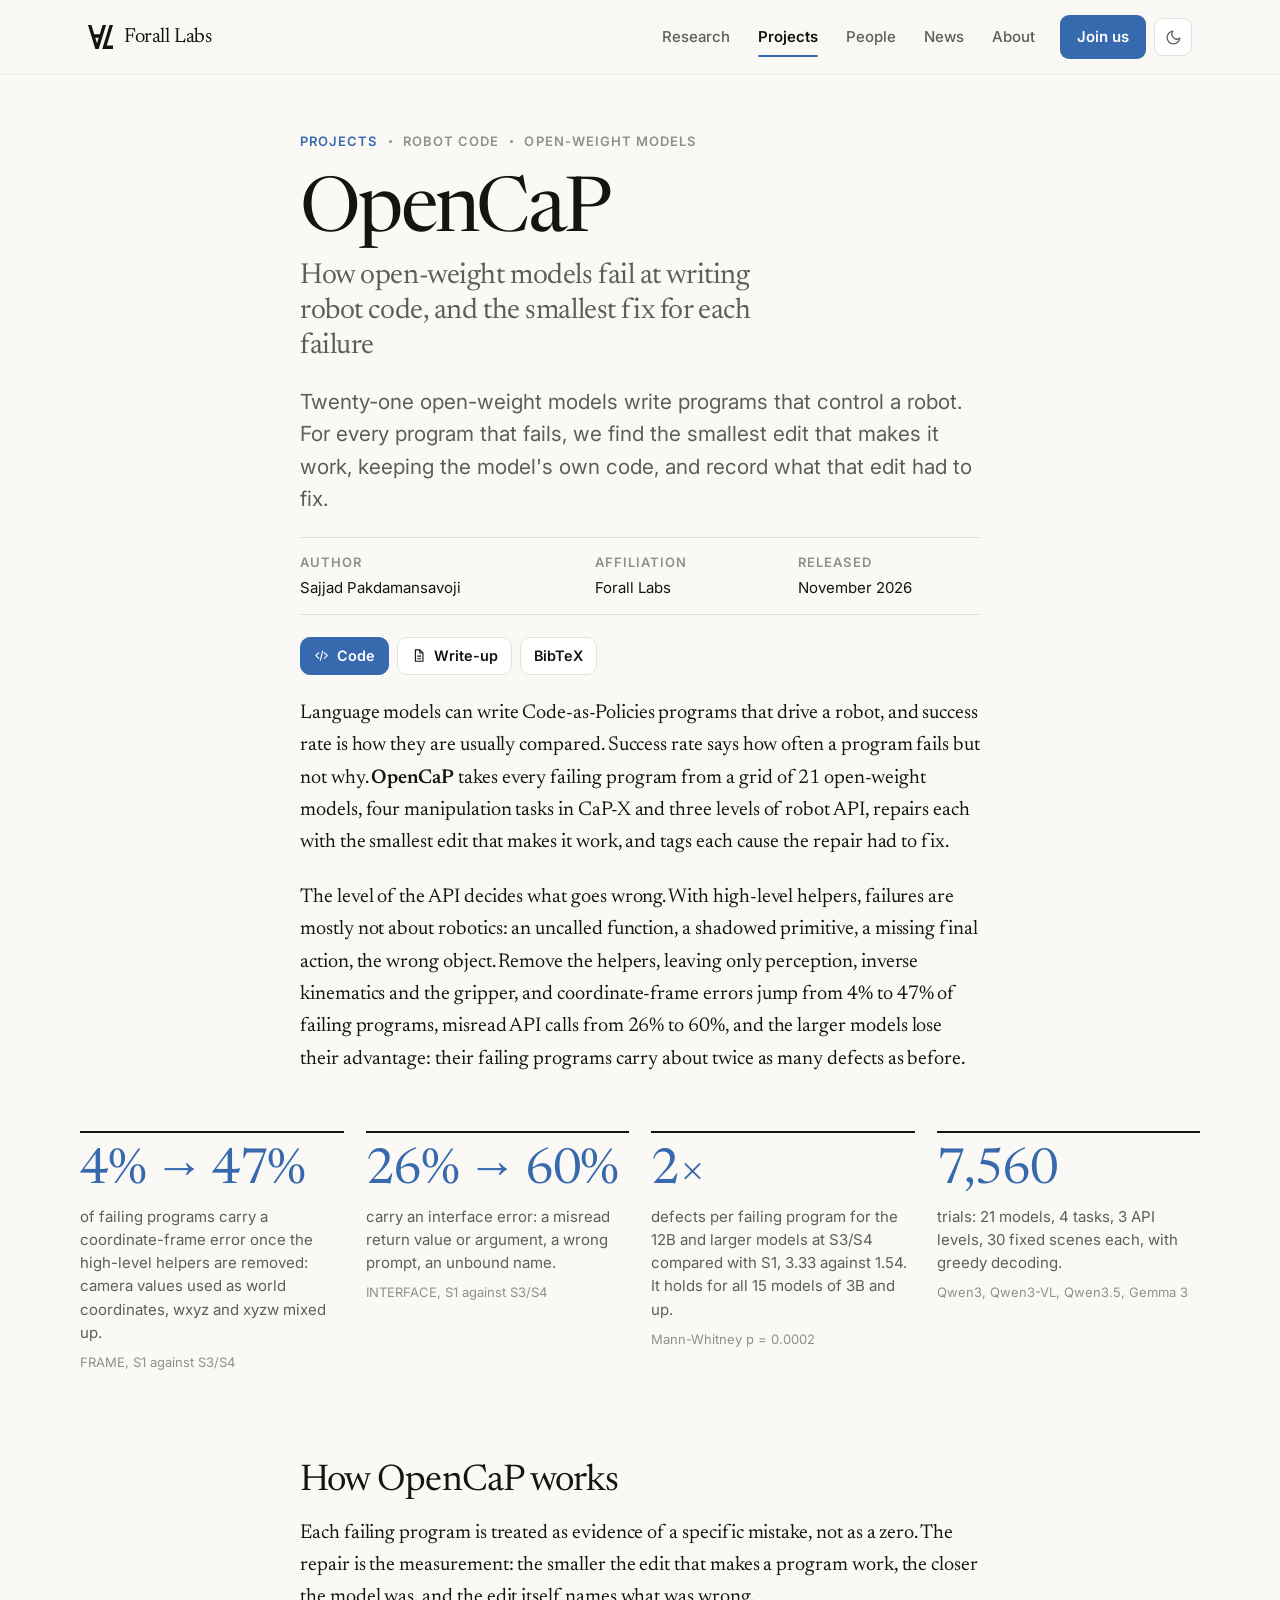
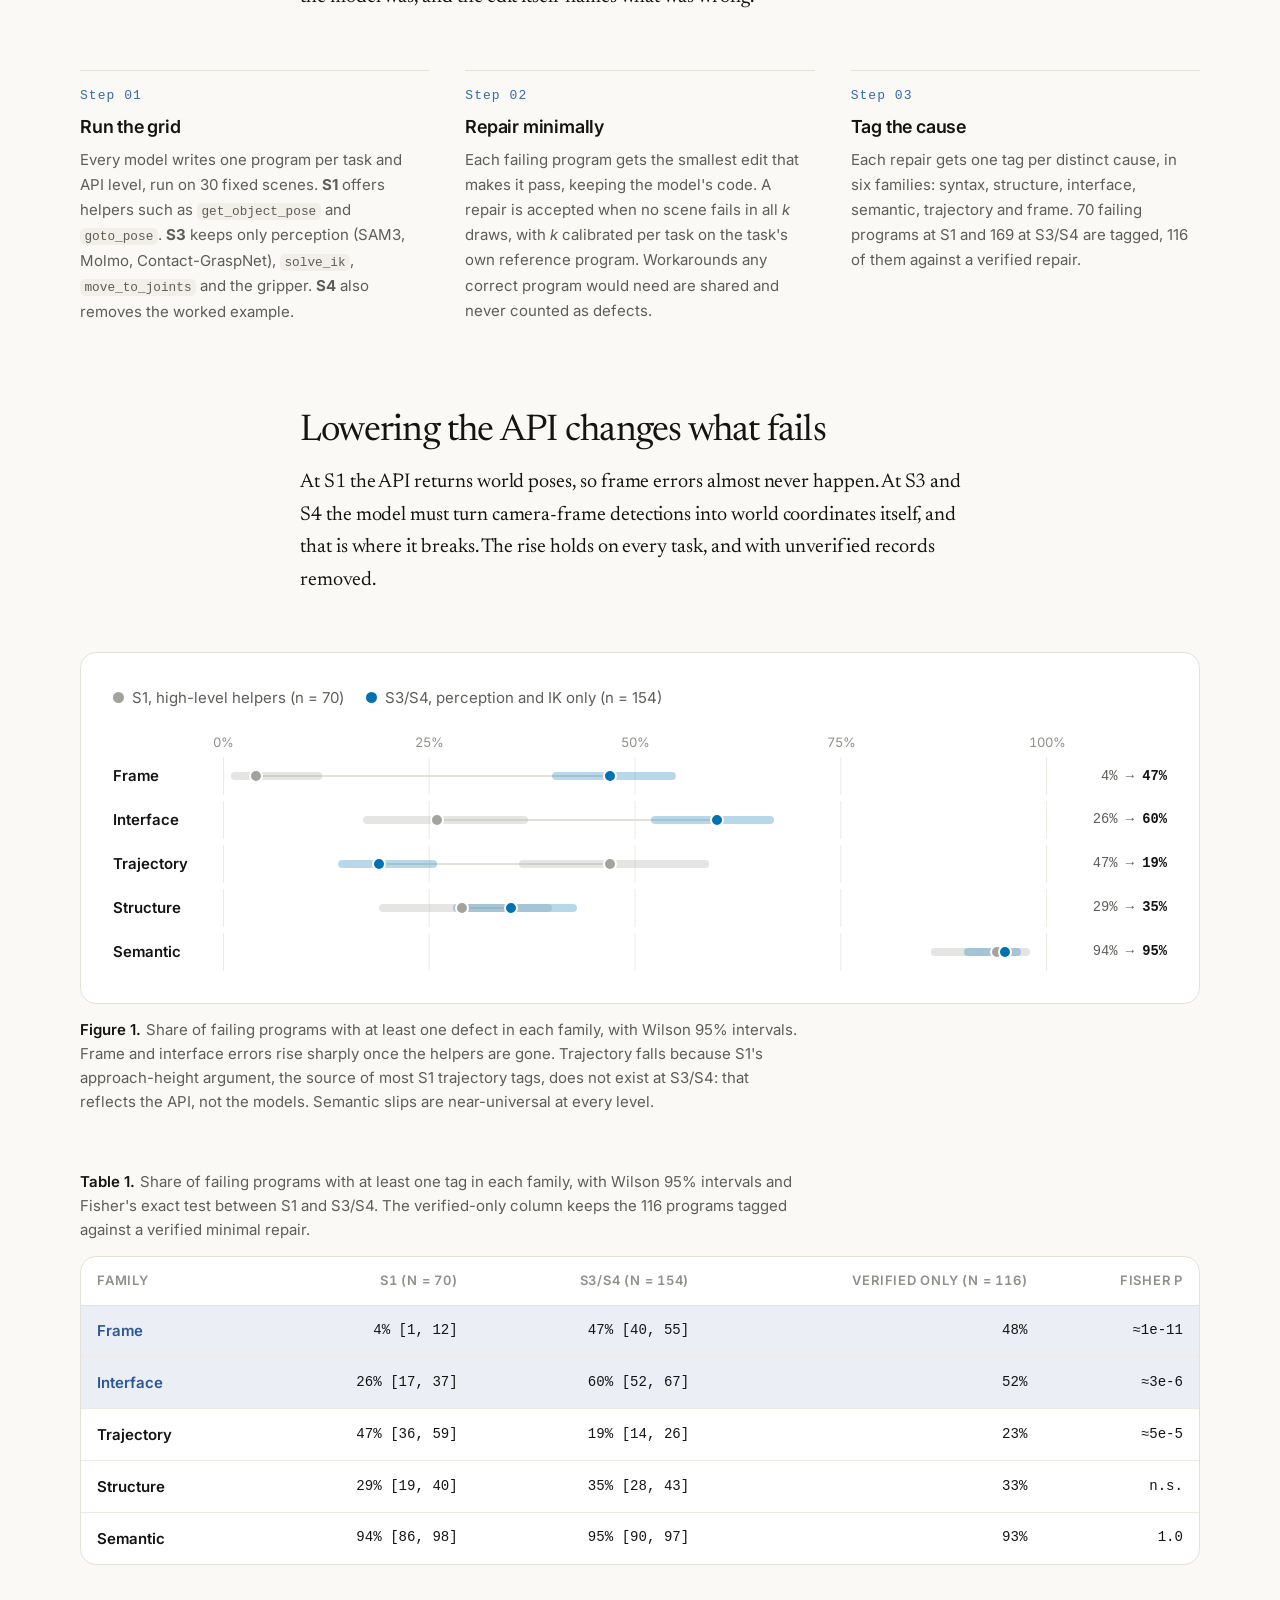
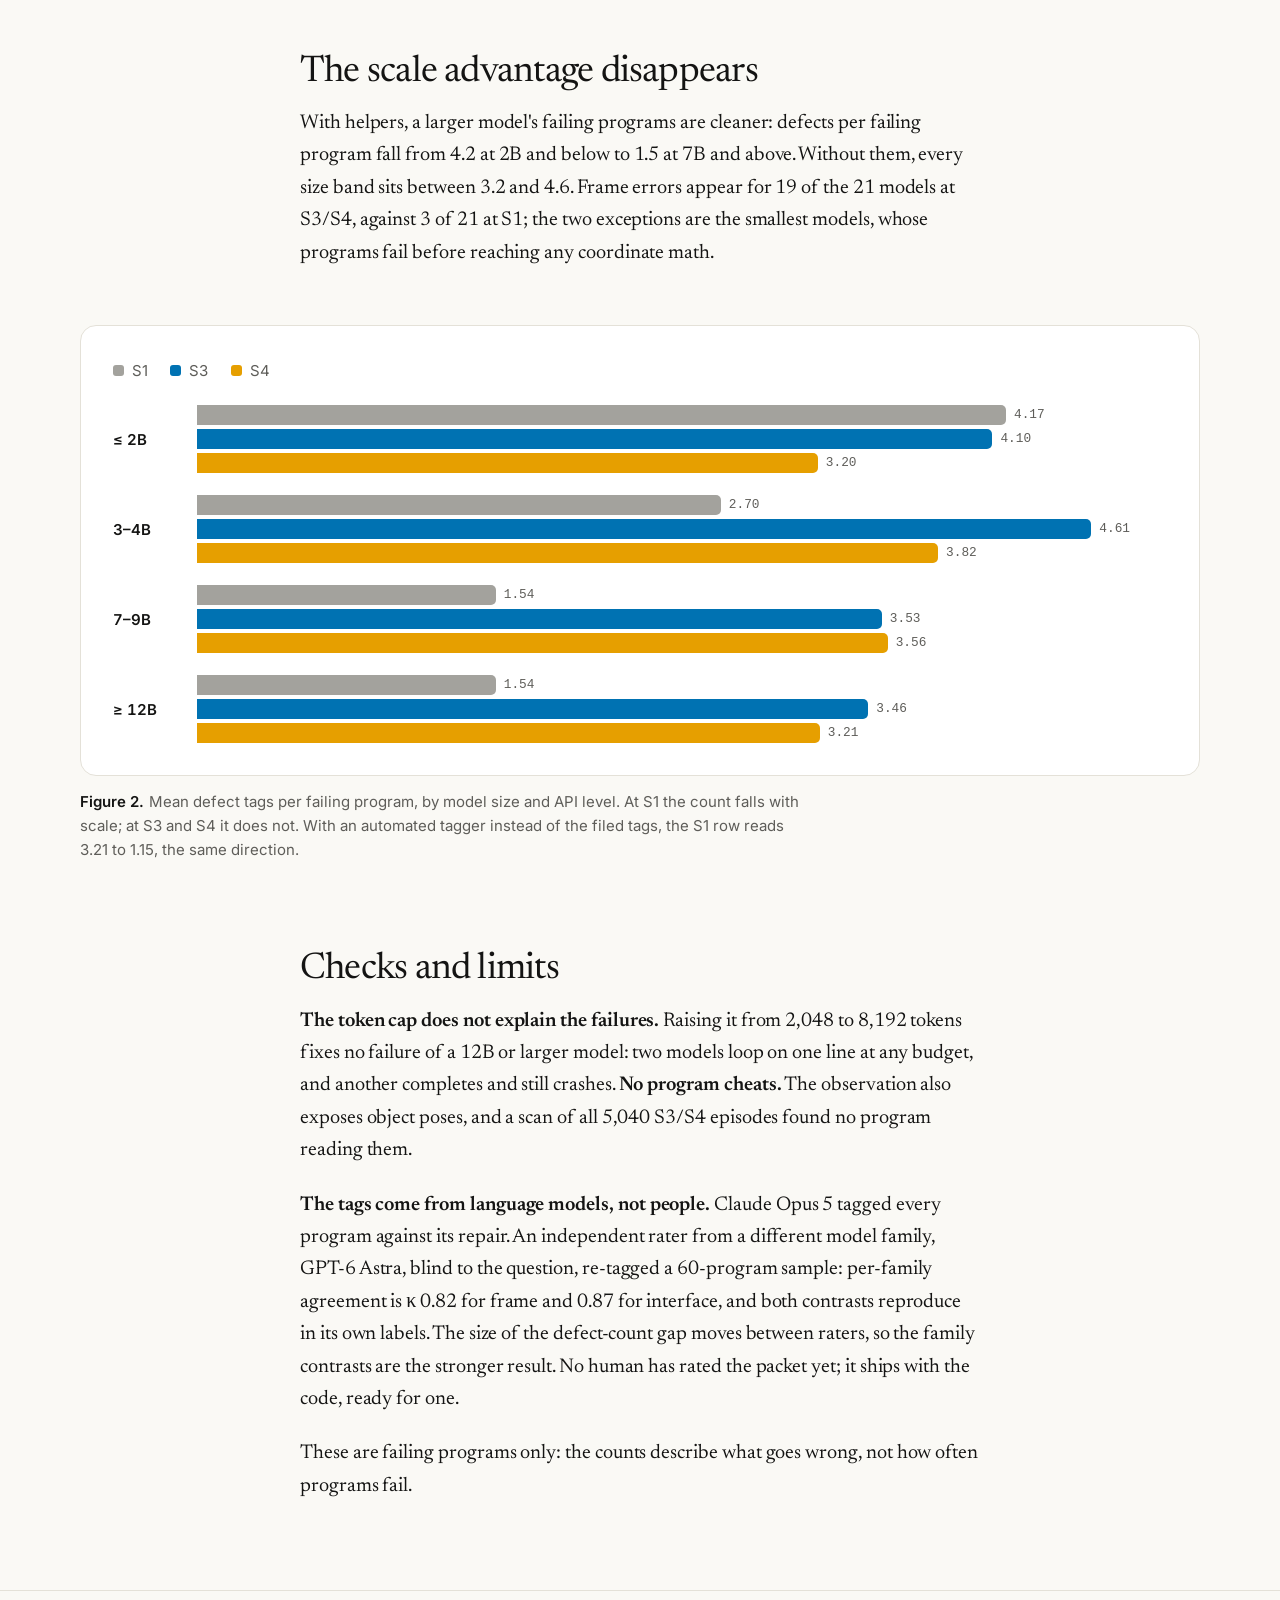
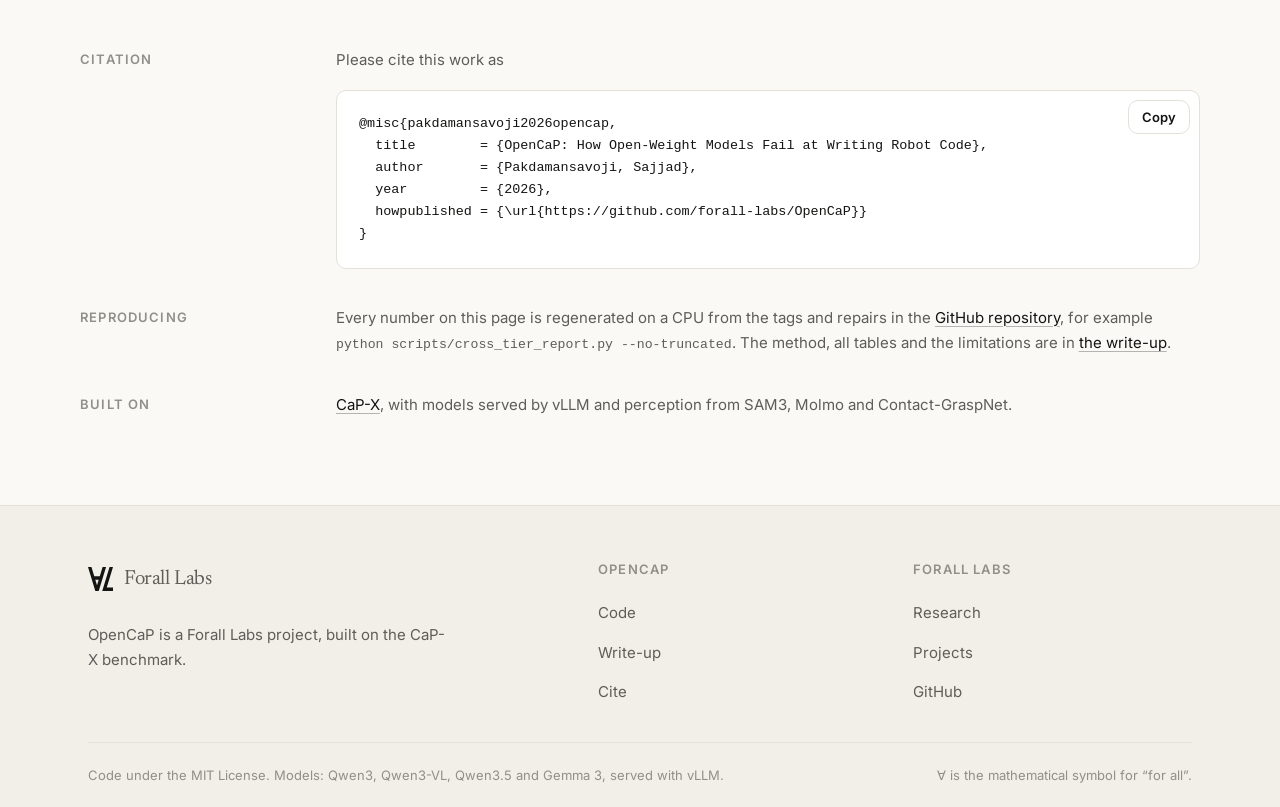
==== website/index.html @ d6a9eedd "Initial public release of OpenCaP The harness, tests, tags, minimal repairs and verdicts of the cros" ====
<!doctype html>
<html lang="en">
<head>
<meta charset="utf-8">
<meta name="viewport" content="width=device-width, initial-scale=1, viewport-fit=cover">
<title>OpenCaP</title>
<script>
  // Same rule and storage key as the Forall Labs site, so a visitor's choice carries over.
  // Light is the default; only an explicit stored choice switches to dark.
  try {
    var stored = localStorage.getItem("theme");
    document.documentElement.setAttribute("data-theme", stored === "dark" ? "dark" : "light");
  } catch (e) {
    document.documentElement.setAttribute("data-theme", "light");
  }
</script>
<meta name="description" content="OpenCaP repairs every failing robot program written by 21 open-weight models with the smallest edit that makes it work, and records what each edit had to fix.">
<meta name="theme-color" content="#faf9f5">
<link rel="icon" href="static/favicon.svg" type="image/svg+xml">
<meta property="og:type" content="article">
<meta property="og:site_name" content="Forall Labs">
<meta property="og:title" content="OpenCaP: How Open-Weight Models Fail at Writing Robot Code">
<meta property="og:description" content="Remove the high-level helpers and coordinate-frame errors jump from 4% to 47% of failing programs, while larger models lose their advantage.">
<meta name="twitter:card" content="summary">
<link rel="preconnect" href="https://fonts.googleapis.com">
<link rel="preconnect" href="https://fonts.gstatic.com" crossorigin>
<link rel="stylesheet" href="https://fonts.googleapis.com/css2?family=Inter:wght@400;500;600;700&family=Newsreader:ital,opsz,wght@0,6..72,400;0,6..72,500;0,6..72,600;1,6..72,400&display=swap">
<style>
/* Forall Labs design system (tokens, type, header and footer follow
   forall-labs.github.io/styles.css), plus the data colors of the page's charts.
   Layout: a research article. Serif reading text in a 680px column, figures and
   interactive pieces break out to 1120px, one plain ground, citation in an appendix. */
:root {
  --bg:          #faf9f5;
  --bg-sunk:     #f1efe7;
  --bg-raised:   #ffffff;
  --text:        #141413;
  --text-soft:   #5e5d59;
  --text-faint:  #918f89;
  --line:        #e4e1d8;
  --line-soft:   #edebe3;
  --accent:      #3769ae;
  --accent-deep: #2b5794;
  --accent-wash: #ebeff5;
  --accent-ink:  #ffffff;
  --plate:       #ffffff;   /* figures are drawn on white, so their plates stay white */

  /* API levels in the charts (Okabe-Ito) */
  --c-s1: #a3a29d;
  --c-s3: #0072b2;
  --c-s4: #e69f00;

  --wrap: 1200px;
  --text-col: 680px;
  --wide-col: 1120px;
  --gutter: clamp(22px, 5vw, 48px);
  --radius: 16px;
  --radius-sm: 10px;

  --t-title: clamp(3rem, 1.8rem + 4.6vw, 4.75rem);
  --t-dek:   clamp(1.35rem, 1.1rem + 1vw, 1.8rem);
  --t-h2:    clamp(1.75rem, 1.4rem + 1.3vw, 2.3rem);
  --t-h3:    clamp(1.3rem, 1.15rem + .6vw, 1.55rem);
  --t-prose: clamp(1.125rem, 1.07rem + .25vw, 1.25rem);
  --t-lead:  clamp(1.14rem, 1.03rem + 0.5vw, 1.3rem);
  --t-body:  1.0625rem;
  --t-small: 0.9375rem;
  --t-micro: 0.8125rem;

  --s-1: 0.5rem;  --s-2: 0.875rem; --s-3: 1.375rem; --s-4: 2.25rem;
  --s-5: 3.5rem;  --s-6: 5.5rem;

  --serif: "Newsreader", ui-serif, Georgia, "Times New Roman", serif;
  --sans:  "Inter", ui-sans-serif, system-ui, -apple-system, "Segoe UI", Roboto, Arial, sans-serif;
  --mono:  ui-monospace, SFMono-Regular, Menlo, Consolas, monospace;
  color-scheme: light;
}
:root[data-theme="dark"] {
  --bg:          #21201d;
  --bg-sunk:     #1a1917;
  --bg-raised:   #2a2926;
  --text:        #f3f1ea;
  --text-soft:   #b4b1a7;
  --text-faint:  #8a8880;
  --line:        #3a3834;
  --line-soft:   #302e2b;
  --accent:      #86a9e0;
  --accent-deep: #a6c0ea;
  --accent-wash: #222832;
  --accent-ink:  #1a1917;
  --plate:       #fbfaf6;
  --c-s1: #8a8880; --c-s3: #56b4e9; --c-s4: #e9b44c;
  color-scheme: dark;
}

/* --- Base --- */
*, *::before, *::after { box-sizing: border-box; }
html { -webkit-text-size-adjust: 100%; scroll-behavior: smooth; }
body {
  margin: 0; background: var(--bg); color: var(--text);
  font-family: var(--sans); font-size: var(--t-body); line-height: 1.68;
  -webkit-font-smoothing: antialiased; text-rendering: optimizeLegibility;
}
h1, h2, h3, h4 { font-family: var(--serif); font-weight: 400; line-height: 1.1; letter-spacing: -0.021em; margin: 0; text-wrap: balance; }
h3 { font-family: var(--sans); font-size: var(--t-h3); font-weight: 600; letter-spacing: -0.012em; line-height: 1.35; }
p { margin: 0 0 1.15em; }
p:last-child { margin-bottom: 0; }
a { color: inherit; text-decoration-thickness: 1px; text-decoration-color: color-mix(in srgb, currentColor 30%, transparent); text-underline-offset: 3px; }
a:hover { text-decoration-color: currentColor; }
img, svg { max-width: 100%; height: auto; display: block; }
:focus-visible { outline: 2px solid var(--accent); outline-offset: 3px; border-radius: 4px; }
::selection { background: var(--accent); color: var(--accent-ink); }
code { font-family: var(--mono); font-size: 0.88em; }
figure { margin: 0; }
.skip { position: absolute; left: -9999px; top: 0; z-index: 100; background: var(--accent); color: var(--accent-ink); padding: 10px 16px; border-radius: 0 0 8px 0; }
.skip:focus { left: 0; }
.wrap { width: 100%; max-width: var(--wrap); margin-inline: auto; padding-inline: var(--gutter); }
.label { font-size: var(--t-micro); font-weight: 600; letter-spacing: .08em; text-transform: uppercase; color: var(--text-faint); }

/* --- Header (as on the Forall Labs site) --- */
.site-header {
  position: sticky; top: env(safe-area-inset-top, 0px); z-index: 50;
  background: color-mix(in srgb, var(--bg) 86%, transparent);
  backdrop-filter: saturate(1.5) blur(14px); -webkit-backdrop-filter: saturate(1.5) blur(14px);
  border-bottom: 1px solid var(--line-soft);
}
.header-row { display: flex; align-items: center; justify-content: space-between; gap: var(--s-3); min-height: 74px; }
.brand { display: inline-flex; align-items: center; gap: 11px; text-decoration: none; }
.brand .mark { width: 25px; height: 24px; flex: none; color: var(--text); }
.brand .brand-name { font-family: var(--serif); font-size: 1.28rem; letter-spacing: -0.02em; }
.header-tools { display: flex; align-items: center; gap: var(--s-1); }
.nav { display: flex; align-items: center; gap: 2px; }
.nav a { position: relative; padding: 8px 13px; border-radius: 8px; font-size: var(--t-small); font-weight: 500; color: var(--text-soft); text-decoration: none; white-space: nowrap; transition: color .15s, background-color .15s; }
.nav a:hover { color: var(--text); background: var(--bg-sunk); }
.nav a[aria-current="page"] { color: var(--text); font-weight: 600; }
.nav a[aria-current="page"]::after { content: ""; position: absolute; left: 13px; right: 13px; bottom: 1px; height: 2px; border-radius: 2px; background: var(--accent); }
.nav .nav-cta { margin-left: 10px; padding: 9px 17px; border-radius: 9px; background: var(--accent); color: var(--accent-ink); font-weight: 600; }
.nav .nav-cta:hover { background: var(--accent-deep); color: var(--accent-ink); }
.nav .nav-cta::after { display: none; }
.theme-toggle { display: grid; place-items: center; width: 38px; height: 38px; padding: 0; border: 1px solid var(--line); border-radius: 9px; background: var(--bg-raised); color: var(--text-soft); cursor: pointer; transition: color .15s, border-color .15s; }
.theme-toggle:hover { color: var(--text); border-color: var(--text-faint); }
.theme-toggle svg { width: 17px; height: 17px; }
.theme-toggle .i-sun { display: none; }
:root[data-theme="dark"] .theme-toggle .i-moon { display: none; }
:root[data-theme="dark"] .theme-toggle .i-sun { display: block; }
.menu { display: none; }
.menu > summary { list-style: none; cursor: pointer; display: grid; place-items: center; width: 38px; height: 38px; border: 1px solid var(--line); border-radius: 9px; background: var(--bg-raised); }
.menu > summary::-webkit-details-marker { display: none; }
.menu > summary span, .menu > summary span::before, .menu > summary span::after { display: block; width: 16px; height: 1.5px; background: var(--text); border-radius: 2px; }
.menu > summary span { position: relative; }
.menu > summary span::before, .menu > summary span::after { content: ""; position: absolute; left: 0; }
.menu > summary span::before { top: -5px; }
.menu > summary span::after { top: 5px; }
.menu[open] > summary span { background: transparent; }
.menu[open] > summary span::before { top: 0; transform: rotate(45deg); }
.menu[open] > summary span::after { top: 0; transform: rotate(-45deg); }
.menu-panel { position: absolute; left: 0; right: 0; top: 100%; background: var(--bg-raised); border-bottom: 1px solid var(--line); padding: var(--s-2) 0 var(--s-3); }
.menu-panel .nav { flex-direction: column; align-items: stretch; gap: 0; }
.menu-panel .nav a { padding: 13px var(--gutter); border-radius: 0; font-size: 1.05rem; }
.menu-panel .nav a[aria-current="page"]::after { left: var(--gutter); right: auto; width: 18px; bottom: 7px; }
.menu-panel .nav .nav-cta { margin: var(--s-2) var(--gutter) 0; border-radius: 9px; text-align: center; justify-content: center; }
@media (max-width: 900px) { .header-tools > .nav { display: none; } .menu { display: block; } }

/* --- Buttons --- */
.btn { display: inline-flex; align-items: center; gap: 8px; padding: 10px 17px; border-radius: 10px; border: 1px solid var(--line); background: var(--bg-raised); color: var(--text); font: inherit; font-size: var(--t-small); font-weight: 600; line-height: 1.4; text-decoration: none; cursor: pointer; transition: background-color .15s, border-color .15s, color .15s; }
.btn:hover { border-color: var(--text-faint); }
.btn.primary { background: var(--accent); border-color: var(--accent); color: var(--accent-ink); }
.btn.primary:hover { background: var(--accent-deep); border-color: var(--accent-deep); }
.btn svg { width: 1.05em; height: 1.05em; flex: none; }
.btn[aria-disabled="true"] { opacity: .45; cursor: not-allowed; pointer-events: none; }
.btn[aria-disabled="true"] em { font-style: normal; font-weight: 500; color: var(--text-soft); }
.btn.small { padding: 7px 13px; font-size: var(--t-micro); }
.actions { display: flex; flex-wrap: wrap; gap: 10px; }

/* --- Article frame: every block sits in the reading column unless marked .wide --- */
.article { padding-inline: var(--gutter); padding-block: var(--s-5) var(--s-6); }
.article > * { max-width: var(--text-col); margin-inline: auto; margin-block: 0; }
.article > .wide { max-width: var(--wide-col); }
.article > * + * { margin-top: var(--s-3); }
.article > .wide, .article > .wide + * { margin-top: var(--s-5); }
.article > h2.sec { margin-top: var(--s-6); }
.article > h3.sub { margin-top: var(--s-5); }
.article > h2 + *, .article > h3 + * { margin-top: var(--s-2); }
.article > h3 + .wide { margin-top: var(--s-3); }

.article > p { font-family: var(--serif); font-size: var(--t-prose); line-height: 1.62; letter-spacing: -0.003em; }
.article > p strong { font-weight: 600; }
h2.sec { font-size: var(--t-h2); scroll-margin-top: 96px; }
h3.sub { font-family: var(--serif); font-weight: 500; font-size: var(--t-h3); letter-spacing: -0.015em; line-height: 1.25; }
[id] { scroll-margin-top: 96px; }

/* --- Article head --- */
.article-head { display: grid; gap: var(--s-3); }
.kicker { display: flex; flex-wrap: wrap; align-items: center; gap: .25rem .7rem; font-size: var(--t-micro); font-weight: 600; letter-spacing: .08em; text-transform: uppercase; color: var(--text-faint); margin: 0; }
.kicker a { color: var(--accent); text-decoration: none; }
.kicker a:hover { text-decoration: underline; }
.kicker .dot { width: 3px; height: 3px; border-radius: 50%; background: currentColor; }
.title-block { display: grid; gap: var(--s-1); }
.title-block h1 { font-size: var(--t-title); letter-spacing: -0.035em; line-height: 1; }
.dek { font-family: var(--serif); font-size: var(--t-dek); line-height: 1.22; letter-spacing: -0.015em; color: var(--text-soft); margin: 0; max-width: 30ch; }
.standfirst { font-size: var(--t-lead); line-height: 1.55; color: var(--text-soft); margin: 0; }
.byline { display: grid; grid-template-columns: minmax(0, 1.5fr) minmax(0, 1fr) minmax(0, 1fr); gap: var(--s-2) var(--s-3); border-block: 1px solid var(--line); padding-block: var(--s-2); margin: 0; }
@media (max-width: 600px) { .byline { grid-template-columns: minmax(0, 1fr) minmax(0, 1fr); } .byline > div:first-child { grid-column: 1 / -1; } }
.byline dt { margin-bottom: .2rem; }
.byline dd { margin: 0; font-size: var(--t-small); line-height: 1.5; }
.byline sup { color: var(--accent); font-weight: 600; margin-left: 1px; }
.byline .soft { color: var(--text-soft); }
.article-head .actions { gap: 8px; }
.article-head .actions .btn { padding: 8px 13px; font-size: .9rem; }

/* --- Figures --- */
.fig > figcaption { font-size: var(--t-small); line-height: 1.6; color: var(--text-soft); margin-top: var(--s-2); max-width: 80ch; }
.fig > figcaption.above { margin: 0 0 var(--s-2); }
.fig > figcaption b { color: var(--text); font-weight: 600; }
.fig-n { color: var(--text); font-weight: 600; margin-right: .3em; }
.plate { margin: 0; background: var(--plate); border: 1px solid var(--line); border-radius: var(--radius); padding: clamp(.75rem, 2vw, 1.5rem); }
.plate img { margin-inline: auto; }

/* --- Key numbers --- */
.findings { display: grid; gap: var(--s-3); grid-template-columns: repeat(4, minmax(0, 1fr)); }
@media (max-width: 1040px) { .findings { grid-template-columns: repeat(2, minmax(0, 1fr)); } }
@media (max-width: 520px) { .findings { grid-template-columns: minmax(0, 1fr); } }
.finding { border-top: 2px solid var(--text); padding-top: var(--s-2); min-width: 0; display: grid; align-content: start; gap: var(--s-1); }
.finding .big { font-family: var(--serif); font-size: clamp(2.4rem, 1.9rem + 1.8vw, 3.1rem); line-height: 1; letter-spacing: -0.03em; color: var(--accent); font-variant-numeric: tabular-nums; }
.finding p { color: var(--text-soft); font-size: var(--t-small); line-height: 1.55; margin: 0; }
.finding .src { font-size: var(--t-micro); color: var(--text-faint); }

/* --- Method steps (the numbered pattern of the Forall Labs site) --- */
.steps { display: grid; gap: var(--s-4); grid-template-columns: repeat(3, minmax(0, 1fr)); padding: 0; list-style: none; }
@media (max-width: 900px) { .steps { grid-template-columns: minmax(0, 1fr); } }
.step { padding-top: var(--s-2); border-top: 1px solid var(--line); min-width: 0; }
.step .num { font-family: var(--mono); font-size: var(--t-micro); font-weight: 500; color: var(--accent); letter-spacing: .08em; display: block; margin-bottom: var(--s-1); }
.step h3 { font-size: 1.12rem; margin-bottom: var(--s-1); }
.step p { color: var(--text-soft); font-size: var(--t-small); }

/* --- Results table --- */
.table-wrap { overflow-x: auto; border: 1px solid var(--line); border-radius: var(--radius); background: var(--bg-raised); }
table { border-collapse: collapse; width: 100%; min-width: 660px; font-size: var(--t-small); }
th, td { padding: .8rem 1rem; text-align: right; white-space: nowrap; font-variant-numeric: tabular-nums; }
th:first-child, td:first-child { text-align: left; }
thead th { font-size: var(--t-micro); font-weight: 600; letter-spacing: .06em; text-transform: uppercase; color: var(--text-faint); border-bottom: 1px solid var(--line); vertical-align: bottom; }
tbody td { border-bottom: 1px solid var(--line-soft); font-family: var(--mono); font-size: .88rem; }
tbody tr:last-child td { border-bottom: 0; }
tbody td:first-child { font-family: var(--sans); font-size: var(--t-small); font-weight: 600; }
tr.ours td { background: var(--accent-wash); }
tr.ours td:first-child { color: var(--accent-deep); }
tr.ref td:first-child { font-style: italic; font-weight: 500; }
.swatch { display: inline-block; width: .7em; height: .7em; border-radius: 50%; margin-right: .55em; vertical-align: .02em; }

/* --- Gallery --- */
.thumbs { display: grid; grid-template-columns: repeat(8, minmax(0, 1fr)); gap: 8px; }
@media (max-width: 760px) { .thumbs { grid-template-columns: repeat(4, minmax(0, 1fr)); } }
.thumb { appearance: none; padding: 0; border: 2px solid transparent; border-radius: var(--radius-sm); overflow: hidden; cursor: pointer; background: var(--plate); aspect-ratio: 1; transition: border-color .15s; }
.thumb img { width: 100%; height: 100%; object-fit: cover; }
.thumb[aria-pressed="true"], .thumb:hover { border-color: var(--accent); }
.compare { display: grid; grid-template-columns: repeat(5, minmax(0, 1fr)); gap: 10px; margin-top: var(--s-3); }
@media (max-width: 900px) { .compare { grid-template-columns: repeat(2, minmax(0, 1fr)); } .compare .cell:first-child { grid-column: 1 / -1; } }
.cell { margin: 0; min-width: 0; }
.cell .img { border-radius: var(--radius-sm); overflow: hidden; background: var(--plate); aspect-ratio: 4 / 3; border: 2px solid transparent; }
.cell .img img { width: 100%; height: 100%; object-fit: cover; }
.cell.ours .img { border-color: var(--accent); }
.cell figcaption { margin-top: .5rem; display: flex; justify-content: space-between; gap: .5rem; font-size: var(--t-micro); color: var(--text-soft); }
.cell figcaption b { font-family: var(--mono); font-weight: 500; color: var(--text); }
.cell.ours figcaption b, .cell.ours figcaption span { color: var(--accent-deep); font-weight: 600; }

/* --- Appendix: citation and resources, set smaller as at the end of a paper --- */
.appendix { border-top: 1px solid var(--line); padding: var(--s-5) var(--gutter) var(--s-6); }
.appendix-inner { max-width: var(--wide-col); margin-inline: auto; display: grid; gap: var(--s-4); }
.app-row { display: grid; grid-template-columns: minmax(0, 220px) minmax(0, 1fr); gap: var(--s-1) var(--s-4); }
@media (max-width: 760px) { .app-row { grid-template-columns: minmax(0, 1fr); } }
.app-row h2 { font-family: var(--sans); font-size: var(--t-micro); font-weight: 600; letter-spacing: .09em; text-transform: uppercase; color: var(--text-faint); line-height: 1.6; padding-top: .15rem; }
.app-row > div { min-width: 0; font-size: var(--t-small); color: var(--text-soft); }
.app-row a { color: var(--text); }
.bib { position: relative; margin-top: var(--s-2); }
.bib pre { margin: 0; overflow-x: auto; padding: var(--s-3); border-radius: var(--radius-sm); background: var(--bg-raised); border: 1px solid var(--line); font: .84rem/1.65 var(--mono); color: var(--text); }
.bib .btn { position: absolute; top: .65rem; right: .65rem; }

/* --- Footer (as on the Forall Labs site) --- */
.site-footer { background: var(--bg-sunk); border-top: 1px solid var(--line); }
.footer-grid { display: grid; gap: var(--s-4); grid-template-columns: minmax(0, 1.7fr) repeat(2, minmax(0, 1fr)); padding-block: var(--s-5) var(--s-4); }
@media (max-width: 860px) { .footer-grid { grid-template-columns: 1fr 1fr; } }
@media (max-width: 520px) { .footer-grid { grid-template-columns: 1fr; } }
.footer-grid h4 { font-family: var(--sans); font-size: var(--t-micro); font-weight: 600; letter-spacing: .09em; text-transform: uppercase; color: var(--text-faint); margin-bottom: var(--s-3); }
.footer-grid ul { list-style: none; margin: 0; padding: 0; display: grid; gap: 11px; }
.footer-grid a { font-size: var(--t-small); color: var(--text-soft); text-decoration: none; }
.footer-grid a:hover { color: var(--accent); }
.footer-about p { font-size: var(--t-small); color: var(--text-soft); max-width: 40ch; margin-top: var(--s-3); }
.footer-bottom { border-top: 1px solid var(--line); padding-block: var(--s-3); display: flex; flex-wrap: wrap; gap: var(--s-2) var(--s-3); justify-content: space-between; font-size: var(--t-micro); color: var(--text-faint); }
.footer-bottom p { margin: 0; }

@media (prefers-reduced-motion: reduce) { html { scroll-behavior: auto; } *, *::before, *::after { transition-duration: .01ms !important; } }

/* --- Charts (drawn in HTML so they follow the theme) --- */
.chart-card { background: var(--bg-raised); border: 1px solid var(--line); border-radius: var(--radius); padding: clamp(1rem, 2.5vw, 2rem); }
.chart-legend { display: flex; flex-wrap: wrap; gap: .4rem 1.4rem; font-size: var(--t-small); color: var(--text-soft); margin-bottom: var(--s-3); }
.chart-legend span { display: inline-flex; align-items: center; gap: .5rem; }
.chart-legend .dot { width: 11px; height: 11px; border-radius: 50%; display: inline-block; }
.chart-legend .sq { width: 11px; height: 11px; border-radius: 3px; display: inline-block; }
.s1 { --c: var(--c-s1); } .s34, .s3 { --c: var(--c-s3); } .s4 { --c: var(--c-s4); }
.chart-legend i { background: var(--c); }
.dumbbell { display: grid; gap: .35rem; }
.db-axis { position: relative; height: 1.2rem; margin-left: 110px; margin-right: 120px; font-size: var(--t-micro); color: var(--text-faint); font-variant-numeric: tabular-nums; }
.db-axis span { position: absolute; transform: translateX(-50%); }
.db-row { display: grid; grid-template-columns: 110px minmax(0, 1fr) 120px; align-items: center; min-height: 2.4rem; }
.db-name { font-weight: 600; font-size: var(--t-small); }
.db-val { text-align: right; font-family: var(--mono); font-size: .86rem; color: var(--text-soft); font-variant-numeric: tabular-nums; }
.db-val b { color: var(--text); font-weight: 600; }
.db-track { position: relative; height: 2.4rem; background: linear-gradient(to right, var(--line-soft) 1px, transparent 1px) 0 0 / 25% 100%; border-right: 1px solid var(--line-soft); }
.db-track i { position: absolute; top: 50%; display: block; }
.db-link { height: 2px; background: var(--line); transform: translateY(-50%); }
.db-ci { height: 8px; border-radius: 4px; background: color-mix(in srgb, var(--c) 28%, transparent); transform: translateY(-50%); }
.db-pt { width: 14px; height: 14px; border-radius: 50%; background: var(--c); border: 2px solid var(--bg-raised); transform: translate(-50%, -50%); }
@media (max-width: 600px) {
  .db-row { grid-template-columns: 78px minmax(0, 1fr) 92px; } .db-axis { margin-left: 78px; margin-right: 92px; }
  .db-name { font-size: var(--t-micro); } .db-val { font-size: .74rem; }
}
.bands { display: grid; gap: var(--s-3); }
.band { display: grid; grid-template-columns: 70px minmax(0, 1fr); gap: var(--s-2); align-items: center; }
.band-name { font-weight: 600; font-size: var(--t-small); font-variant-numeric: tabular-nums; }
.bars { display: grid; gap: 4px; }
.bar { height: 20px; width: calc(var(--v) / 5 * 100%); background: var(--c); border-radius: 0 5px 5px 0; position: relative; }
.bar b { position: absolute; left: calc(100% + .5rem); top: 50%; transform: translateY(-50%); font: 500 .8rem/1 var(--mono); color: var(--text-soft); font-variant-numeric: tabular-nums; white-space: nowrap; }
.step code, .article > p code { font-size: .85em; background: var(--bg-sunk); padding: .08em .35em; border-radius: 5px; }
</style>
</head>
<body>
<!-- The ∀L mark of Forall Labs (from forall-labs.github.io/site/base.html). -->
<svg width="0" height="0" style="position:absolute" aria-hidden="true"><symbol id="fl-mark" viewBox="2.77 14 75.46 72"><clipPath id="fl-mark-clip"><rect x="0" y="14" width="100" height="72"/></clipPath><g clip-path="url(#fl-mark-clip)" fill="none" stroke="currentColor" stroke-width="10" stroke-miterlimit="10" stroke-linejoin="miter"><path d="M7.39 12L30 86L52.61 12M18.08 47L41.92 47"/><path d="M73.61 12L52.53 81L78.23 81"/></g></symbol></svg>
<a class="skip" href="#main">Skip to content</a>

<header class="site-header">
  <div class="wrap header-row">
    <a class="brand" href="https://forall-labs.github.io/" aria-label="Forall Labs home">
      <svg class="mark" aria-hidden="true"><use href="#fl-mark"/></svg>
      <span class="brand-name">Forall Labs</span>
    </a>
    <div class="header-tools">
      <nav class="nav" aria-label="Main">
        <a href="https://forall-labs.github.io/research/">Research</a>
        <a href="https://forall-labs.github.io/projects/" aria-current="page">Projects</a>
        <a href="https://forall-labs.github.io/people/">People</a>
        <a href="https://forall-labs.github.io/news/">News</a>
        <a href="https://forall-labs.github.io/about/">About</a>
        <a class="nav-cta" href="https://forall-labs.github.io/join/">Join us</a>
      </nav>
      <button class="theme-toggle" type="button" id="theme-toggle" aria-label="Switch to dark theme">
        <svg class="i-moon" viewBox="0 0 24 24" fill="none" stroke="currentColor" stroke-width="1.8" stroke-linecap="round" stroke-linejoin="round" aria-hidden="true"><path d="M21 12.79A9 9 0 1 1 11.21 3 7 7 0 0 0 21 12.79z"/></svg>
        <svg class="i-sun" viewBox="0 0 24 24" fill="none" stroke="currentColor" stroke-width="1.8" stroke-linecap="round" stroke-linejoin="round" aria-hidden="true"><circle cx="12" cy="12" r="4.5"/><path d="M12 1.8v2.4M12 19.8v2.4M4.0 4.0l1.7 1.7M18.3 18.3l1.7 1.7M1.8 12h2.4M19.8 12h2.4M4.0 20.0l1.7-1.7M18.3 5.7l1.7-1.7"/></svg>
      </button>
      <details class="menu">
        <summary aria-label="Menu"><span></span></summary>
        <div class="menu-panel">
          <nav class="nav" aria-label="Main, mobile">
            <a href="https://forall-labs.github.io/research/">Research</a>
            <a href="https://forall-labs.github.io/projects/" aria-current="page">Projects</a>
            <a href="https://forall-labs.github.io/people/">People</a>
            <a href="https://forall-labs.github.io/news/">News</a>
            <a href="https://forall-labs.github.io/about/">About</a>
            <a class="nav-cta" href="https://forall-labs.github.io/join/">Join us</a>
          </nav>
        </div>
      </details>
    </div>
  </div>
</header>


<main id="main">
<article class="article">
  <header class="article-head">
    <p class="kicker"><a href="https://forall-labs.github.io/projects/">Projects</a><span class="dot" aria-hidden="true"></span><span>Robot code</span><span class="dot" aria-hidden="true"></span><span>Open-weight models</span></p>
    <div class="title-block">
      <h1>OpenCaP</h1>
      <p class="dek">How open-weight models fail at writing robot code, and the smallest fix for each failure</p>
    </div>
    <p class="standfirst">Twenty-one open-weight models write programs that control a robot. For every program that fails, we find the smallest edit that makes it work, keeping the model's own code, and record what that edit had to fix.</p>
    <dl class="byline">
      <div><dt class="label">Author</dt><dd>Sajjad Pakdamansavoji</dd></div>
      <div><dt class="label">Affiliation</dt><dd>Forall Labs</dd></div>
      <div><dt class="label">Released</dt><dd>November 2026</dd></div>
    </dl>
    <div class="actions">
      <a class="btn primary" href="https://github.com/forall-labs/OpenCaP">
        <svg viewBox="0 0 24 24" fill="none" stroke="currentColor" stroke-width="1.8" aria-hidden="true"><path d="m8 7-5 5 5 5M16 7l5 5-5 5M14 4l-4 16"/></svg>
        Code</a>
      <a class="btn" href="https://github.com/forall-labs/OpenCaP/blob/main/docs/WRITEUP.md">
        <svg viewBox="0 0 24 24" fill="none" stroke="currentColor" stroke-width="1.8" aria-hidden="true"><path d="M7 3h7l5 5v13H7z"/><path d="M14 3v5h5M10 13h6M10 17h6"/></svg>
        Write-up</a>
      <a class="btn" href="#citation">BibTeX</a>
    </div>
  </header>

  <p id="abstract">Language models can write Code-as-Policies programs that drive a robot, and success rate is how they are usually compared. Success rate says how often a program fails but not why. <strong>OpenCaP</strong> takes every failing program from a grid of 21 open-weight models, four manipulation tasks in CaP-X and three levels of robot API, repairs each with the smallest edit that makes it work, and tags each cause the repair had to fix.</p>
  <p>The level of the API decides what goes wrong. With high-level helpers, failures are mostly not about robotics: an uncalled function, a shadowed primitive, a missing final action, the wrong object. Remove the helpers, leaving only perception, inverse kinematics and the gripper, and coordinate-frame errors jump from 4% to 47% of failing programs, misread API calls from 26% to 60%, and the larger models lose their advantage: their failing programs carry about twice as many defects as before.</p>

  <div class="wide findings" role="list" aria-label="Key numbers">
    <div class="finding" role="listitem"><span class="big">4% → 47%</span><p>of failing programs carry a coordinate-frame error once the high-level helpers are removed: camera values used as world coordinates, wxyz and xyzw mixed up.</p><span class="src">FRAME, S1 against S3/S4</span></div>
    <div class="finding" role="listitem"><span class="big">26% → 60%</span><p>carry an interface error: a misread return value or argument, a wrong prompt, an unbound name.</p><span class="src">INTERFACE, S1 against S3/S4</span></div>
    <div class="finding" role="listitem"><span class="big">2×</span><p>defects per failing program for the 12B and larger models at S3/S4 compared with S1, 3.33 against 1.54. It holds for all 15 models of 3B and up.</p><span class="src">Mann-Whitney p = 0.0002</span></div>
    <div class="finding" role="listitem"><span class="big">7,560</span><p>trials: 21 models, 4 tasks, 3 API levels, 30 fixed scenes each, with greedy decoding.</p><span class="src">Qwen3, Qwen3-VL, Qwen3.5, Gemma 3</span></div>
  </div>

  <h2 class="sec" id="method">How OpenCaP works</h2>
  <p>Each failing program is treated as evidence of a specific mistake, not as a zero. The repair is the measurement: the smaller the edit that makes a program work, the closer the model was, and the edit itself names what was wrong.</p>

  <ol class="wide steps">
    <li class="step"><span class="num">Step 01</span><h3>Run the grid</h3><p>Every model writes one program per task and API level, run on 30 fixed scenes. <b>S1</b> offers helpers such as <code>get_object_pose</code> and <code>goto_pose</code>. <b>S3</b> keeps only perception (SAM3, Molmo, Contact-GraspNet), <code>solve_ik</code>, <code>move_to_joints</code> and the gripper. <b>S4</b> also removes the worked example.</p></li>
    <li class="step"><span class="num">Step 02</span><h3>Repair minimally</h3><p>Each failing program gets the smallest edit that makes it pass, keeping the model's code. A repair is accepted when no scene fails in all <i>k</i> draws, with <i>k</i> calibrated per task on the task's own reference program. Workarounds any correct program would need are shared and never counted as defects.</p></li>
    <li class="step"><span class="num">Step 03</span><h3>Tag the cause</h3><p>Each repair gets one tag per distinct cause, in six families: syntax, structure, interface, semantic, trajectory and frame. 70 failing programs at S1 and 169 at S3/S4 are tagged, 116 of them against a verified repair.</p></li>
  </ol>

  <h2 class="sec" id="results">Lowering the API changes what fails</h2>
  <p>At S1 the API returns world poses, so frame errors almost never happen. At S3 and S4 the model must turn camera-frame detections into world coordinates itself, and that is where it breaks. The rise holds on every task, and with unverified records removed.</p>

  <figure class="wide fig" aria-labelledby="fam-cap">
    <div class="chart-card">
      <div class="chart-legend" aria-hidden="true"><span><i class="dot s1"></i>S1, high-level helpers (n = 70)</span><span><i class="dot s34"></i>S3/S4, perception and IK only (n = 154)</span></div>
      <div class="dumbbell" role="img" aria-label="Share of failing programs with at least one defect in each family. FRAME rises from 4% to 47%, INTERFACE from 26% to 60%, TRAJECTORY falls from 47% to 19%, STRUCTURE goes from 29% to 35%, SEMANTIC stays at 94 to 95%.">
        <div class="db-axis" aria-hidden="true"><span style="left:0%">0%</span><span style="left:25%">25%</span><span style="left:50%">50%</span><span style="left:75%">75%</span><span style="left:100%">100%</span></div>
        <div class="db-row"><span class="db-name">Frame</span><div class="db-track"><i class="db-link" style="left:4%;width:43%"></i><i class="db-ci s1" style="left:1%;width:11%"></i><i class="db-ci s34" style="left:40%;width:15%"></i><i class="db-pt s1" style="left:4%"></i><i class="db-pt s34" style="left:47%"></i></div><span class="db-val">4% → <b>47%</b></span></div>
        <div class="db-row"><span class="db-name">Interface</span><div class="db-track"><i class="db-link" style="left:26%;width:34%"></i><i class="db-ci s1" style="left:17%;width:20%"></i><i class="db-ci s34" style="left:52%;width:15%"></i><i class="db-pt s1" style="left:26%"></i><i class="db-pt s34" style="left:60%"></i></div><span class="db-val">26% → <b>60%</b></span></div>
        <div class="db-row"><span class="db-name">Trajectory</span><div class="db-track"><i class="db-link" style="left:19%;width:28%"></i><i class="db-ci s1" style="left:36%;width:23%"></i><i class="db-ci s34" style="left:14%;width:12%"></i><i class="db-pt s1" style="left:47%"></i><i class="db-pt s34" style="left:19%"></i></div><span class="db-val">47% → <b>19%</b></span></div>
        <div class="db-row"><span class="db-name">Structure</span><div class="db-track"><i class="db-link" style="left:29%;width:6%"></i><i class="db-ci s1" style="left:19%;width:21%"></i><i class="db-ci s34" style="left:28%;width:15%"></i><i class="db-pt s1" style="left:29%"></i><i class="db-pt s34" style="left:35%"></i></div><span class="db-val">29% → <b>35%</b></span></div>
        <div class="db-row"><span class="db-name">Semantic</span><div class="db-track"><i class="db-link" style="left:94%;width:1%"></i><i class="db-ci s1" style="left:86%;width:12%"></i><i class="db-ci s34" style="left:90%;width:7%"></i><i class="db-pt s1" style="left:94%"></i><i class="db-pt s34" style="left:95%"></i></div><span class="db-val">94% → <b>95%</b></span></div>
      </div>
    </div>
    <figcaption id="fam-cap"><span class="fig-n">Figure 1.</span>Share of failing programs with at least one defect in each family, with Wilson 95% intervals. Frame and interface errors rise sharply once the helpers are gone. Trajectory falls because S1's approach-height argument, the source of most S1 trajectory tags, does not exist at S3/S4: that reflects the API, not the models. Semantic slips are near-universal at every level.</figcaption>
  </figure>

  <figure class="wide fig">
    <figcaption class="above"><span class="fig-n">Table 1.</span>Share of failing programs with at least one tag in each family, with Wilson 95% intervals and Fisher's exact test between S1 and S3/S4. The verified-only column keeps the 116 programs tagged against a verified minimal repair.</figcaption>
    <div class="table-wrap" role="region" aria-label="Defect families by API level" tabindex="0">
      <table>
        <thead><tr><th>Family</th><th>S1 (n = 70)</th><th>S3/S4 (n = 154)</th><th>Verified only (n = 116)</th><th>Fisher p</th></tr></thead>
        <tbody>
          <tr class="ours"><td>Frame</td><td>4% [1, 12]</td><td>47% [40, 55]</td><td>48%</td><td>≈1e-11</td></tr>
          <tr class="ours"><td>Interface</td><td>26% [17, 37]</td><td>60% [52, 67]</td><td>52%</td><td>≈3e-6</td></tr>
          <tr><td>Trajectory</td><td>47% [36, 59]</td><td>19% [14, 26]</td><td>23%</td><td>≈5e-5</td></tr>
          <tr><td>Structure</td><td>29% [19, 40]</td><td>35% [28, 43]</td><td>33%</td><td>n.s.</td></tr>
          <tr><td>Semantic</td><td>94% [86, 98]</td><td>95% [90, 97]</td><td>93%</td><td>1.0</td></tr>
        </tbody>
      </table>
    </div>
  </figure>

  <h2 class="sec" id="scale">The scale advantage disappears</h2>
  <p>With helpers, a larger model's failing programs are cleaner: defects per failing program fall from 4.2 at 2B and below to 1.5 at 7B and above. Without them, every size band sits between 3.2 and 4.6. Frame errors appear for 19 of the 21 models at S3/S4, against 3 of 21 at S1; the two exceptions are the smallest models, whose programs fail before reaching any coordinate math.</p>

  <figure class="wide fig" aria-labelledby="band-cap">
    <div class="chart-card">
      <div class="chart-legend" aria-hidden="true"><span><i class="sq s1"></i>S1</span><span><i class="sq s3"></i>S3</span><span><i class="sq s4"></i>S4</span></div>
      <div class="bands" role="img" aria-label="Mean defect tags per failing program by model size. Up to 2B: S1 4.17, S3 4.10, S4 3.20. 3 to 4B: 2.70, 4.61, 3.82. 7 to 9B: 1.54, 3.53, 3.56. 12B and up: 1.54, 3.46, 3.21.">
        <div class="band"><span class="band-name">≤ 2B</span><div class="bars"><div class="bar s1" style="--v:4.17"><b>4.17</b></div><div class="bar s3" style="--v:4.10"><b>4.10</b></div><div class="bar s4" style="--v:3.20"><b>3.20</b></div></div></div>
        <div class="band"><span class="band-name">3–4B</span><div class="bars"><div class="bar s1" style="--v:2.70"><b>2.70</b></div><div class="bar s3" style="--v:4.61"><b>4.61</b></div><div class="bar s4" style="--v:3.82"><b>3.82</b></div></div></div>
        <div class="band"><span class="band-name">7–9B</span><div class="bars"><div class="bar s1" style="--v:1.54"><b>1.54</b></div><div class="bar s3" style="--v:3.53"><b>3.53</b></div><div class="bar s4" style="--v:3.56"><b>3.56</b></div></div></div>
        <div class="band"><span class="band-name">≥ 12B</span><div class="bars"><div class="bar s1" style="--v:1.54"><b>1.54</b></div><div class="bar s3" style="--v:3.46"><b>3.46</b></div><div class="bar s4" style="--v:3.21"><b>3.21</b></div></div></div>
      </div>
    </div>
    <figcaption id="band-cap"><span class="fig-n">Figure 2.</span>Mean defect tags per failing program, by model size and API level. At S1 the count falls with scale; at S3 and S4 it does not. With an automated tagger instead of the filed tags, the S1 row reads 3.21 to 1.15, the same direction.</figcaption>
  </figure>

  <h2 class="sec" id="checks">Checks and limits</h2>
  <p><strong>The token cap does not explain the failures.</strong> Raising it from 2,048 to 8,192 tokens fixes no failure of a 12B or larger model: two models loop on one line at any budget, and another completes and still crashes. <strong>No program cheats.</strong> The observation also exposes object poses, and a scan of all 5,040 S3/S4 episodes found no program reading them.</p>
  <p><strong>The tags come from language models, not people.</strong> Claude Opus 5 tagged every program against its repair. An independent rater from a different model family, GPT-6 Astra, blind to the question, re-tagged a 60-program sample: per-family agreement is κ 0.82 for frame and 0.87 for interface, and both contrasts reproduce in its own labels. The size of the defect-count gap moves between raters, so the family contrasts are the stronger result. No human has rated the packet yet; it ships with the code, ready for one.</p>
  <p>These are failing programs only: the counts describe what goes wrong, not how often programs fail.</p>
</article>

<section class="appendix" id="citation" aria-label="Citation and resources">
  <div class="appendix-inner">
    <div class="app-row">
      <h2>Citation</h2>
      <div>
        <p>Please cite this work as</p>
        <div class="bib">
          <button class="btn small" id="copy-bib" type="button">Copy</button>
          <pre id="bibtex">@misc{pakdamansavoji2026opencap,
  title        = {OpenCaP: How Open-Weight Models Fail at Writing Robot Code},
  author       = {Pakdamansavoji, Sajjad},
  year         = {2026},
  howpublished = {\url{https://github.com/forall-labs/OpenCaP}}
}</pre>
        </div>
      </div>
    </div>
    <div class="app-row">
      <h2>Reproducing</h2>
      <div><p>Every number on this page is regenerated on a CPU from the tags and repairs in the <a href="https://github.com/forall-labs/OpenCaP">GitHub repository</a>, for example <code>python scripts/cross_tier_report.py --no-truncated</code>. The method, all tables and the limitations are in <a href="https://github.com/forall-labs/OpenCaP/blob/main/docs/WRITEUP.md">the write-up</a>.</p></div>
    </div>
    <div class="app-row">
      <h2>Built on</h2>
      <div><p><a href="https://github.com/capgym/cap-x">CaP-X</a>, with models served by vLLM and perception from SAM3, Molmo and Contact-GraspNet.</p></div>
    </div>
  </div>
</section>
</main>

<footer class="site-footer">
  <div class="wrap">
    <div class="footer-grid">
      <div class="footer-about">
        <a class="brand" href="https://forall-labs.github.io/" aria-label="Forall Labs home">
          <svg class="mark" aria-hidden="true"><use href="#fl-mark"/></svg>
          <span class="brand-name">Forall Labs</span>
        </a>
        <p>OpenCaP is a Forall Labs project, built on the CaP-X benchmark.</p>
      </div>
      <div>
        <h4>OpenCaP</h4>
        <ul>
          <li><a href="https://github.com/forall-labs/OpenCaP">Code</a></li>
          <li><a href="https://github.com/forall-labs/OpenCaP/blob/main/docs/WRITEUP.md">Write-up</a></li>
          <li><a href="#citation">Cite</a></li>
        </ul>
      </div>
      <div>
        <h4>Forall Labs</h4>
        <ul>
          <li><a href="https://forall-labs.github.io/research/">Research</a></li>
          <li><a href="https://forall-labs.github.io/projects/">Projects</a></li>
          <li><a href="https://github.com/forall-labs">GitHub</a></li>
        </ul>
      </div>
    </div>
    <div class="footer-bottom">
      <p>Code under the MIT License. Models: Qwen3, Qwen3-VL, Qwen3.5 and Gemma 3, served with vLLM.</p>
      <p>&forall; is the mathematical symbol for &ldquo;for all&rdquo;.</p>
    </div>
  </div>
</footer>

<script>
(() => {
  const $ = (s) => document.querySelector(s);
  // theme (same behavior and storage key as the Forall Labs site)
  const root = document.documentElement, toggle = $("#theme-toggle");
  const label = () => toggle.setAttribute("aria-label",
    root.getAttribute("data-theme") === "dark" ? "Switch to light theme" : "Switch to dark theme");
  label();
  toggle.addEventListener("click", () => {
    const next = root.getAttribute("data-theme") === "dark" ? "light" : "dark";
    root.setAttribute("data-theme", next);
    try { localStorage.setItem("theme", next); } catch (e) {}
    label();
  });
  // BibTeX
  $("#copy-bib").addEventListener("click", async () => {
    const btn = $("#copy-bib"), text = $("#bibtex").textContent;
    try { await navigator.clipboard.writeText(text); btn.textContent = "Copied"; }
    catch {
      const range = document.createRange(); range.selectNodeContents($("#bibtex"));
      const sel = window.getSelection(); sel.removeAllRanges(); sel.addRange(range);
      btn.textContent = "Selected, press Ctrl+C";
    }
    setTimeout(() => { btn.textContent = "Copy"; }, 2000);
  });
})();
</script>
</body>
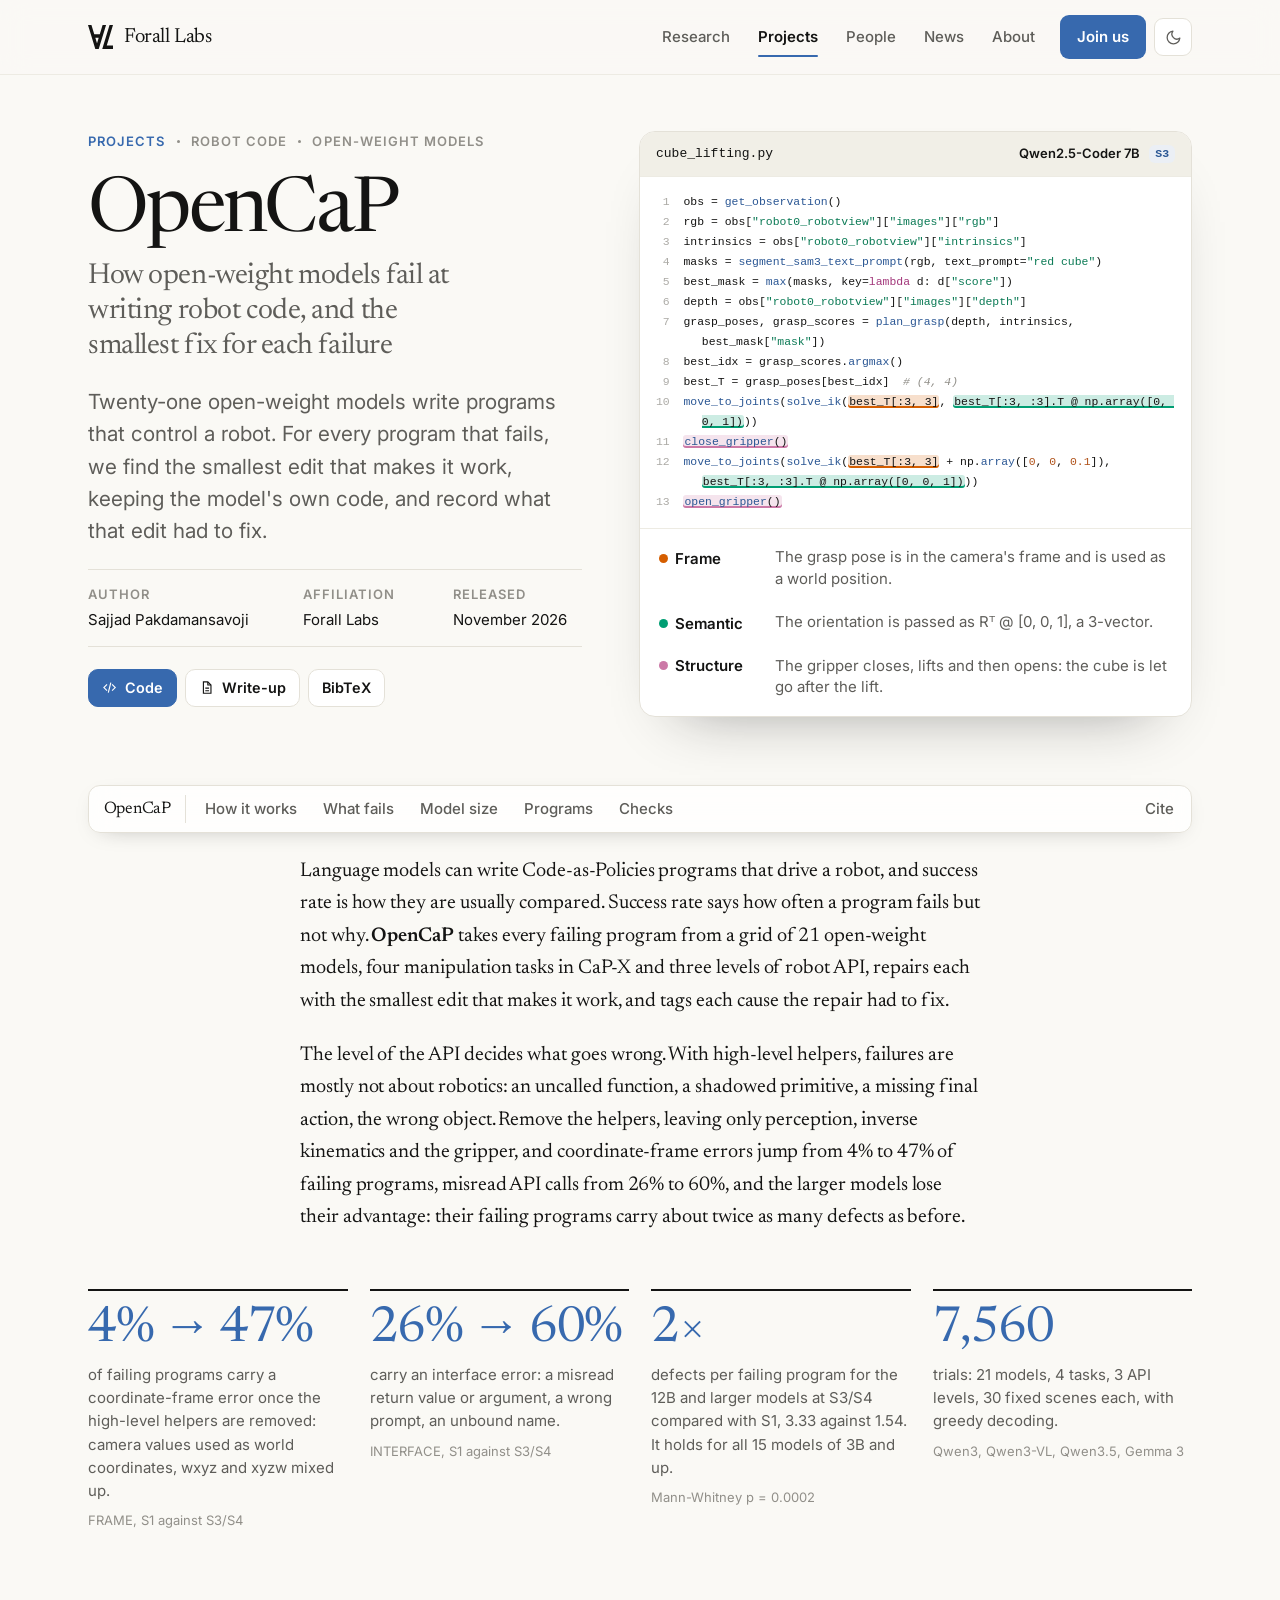
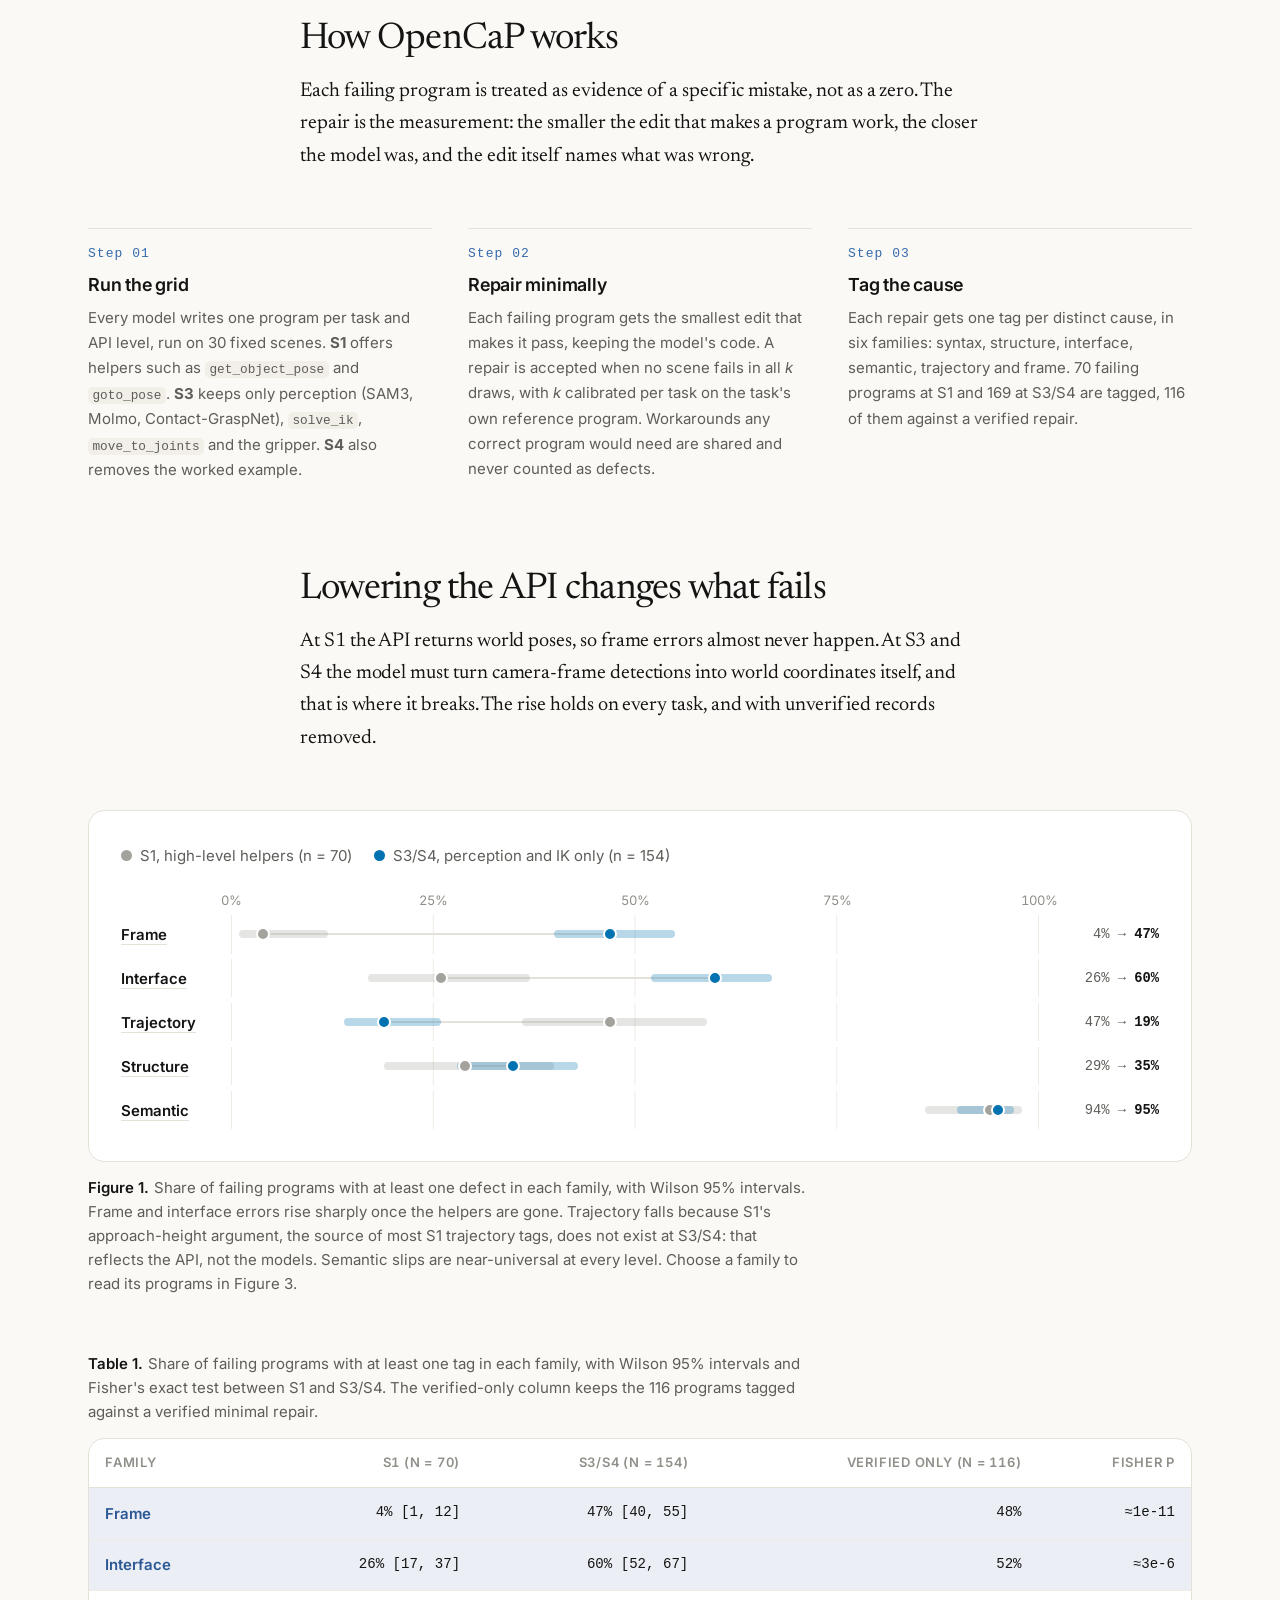
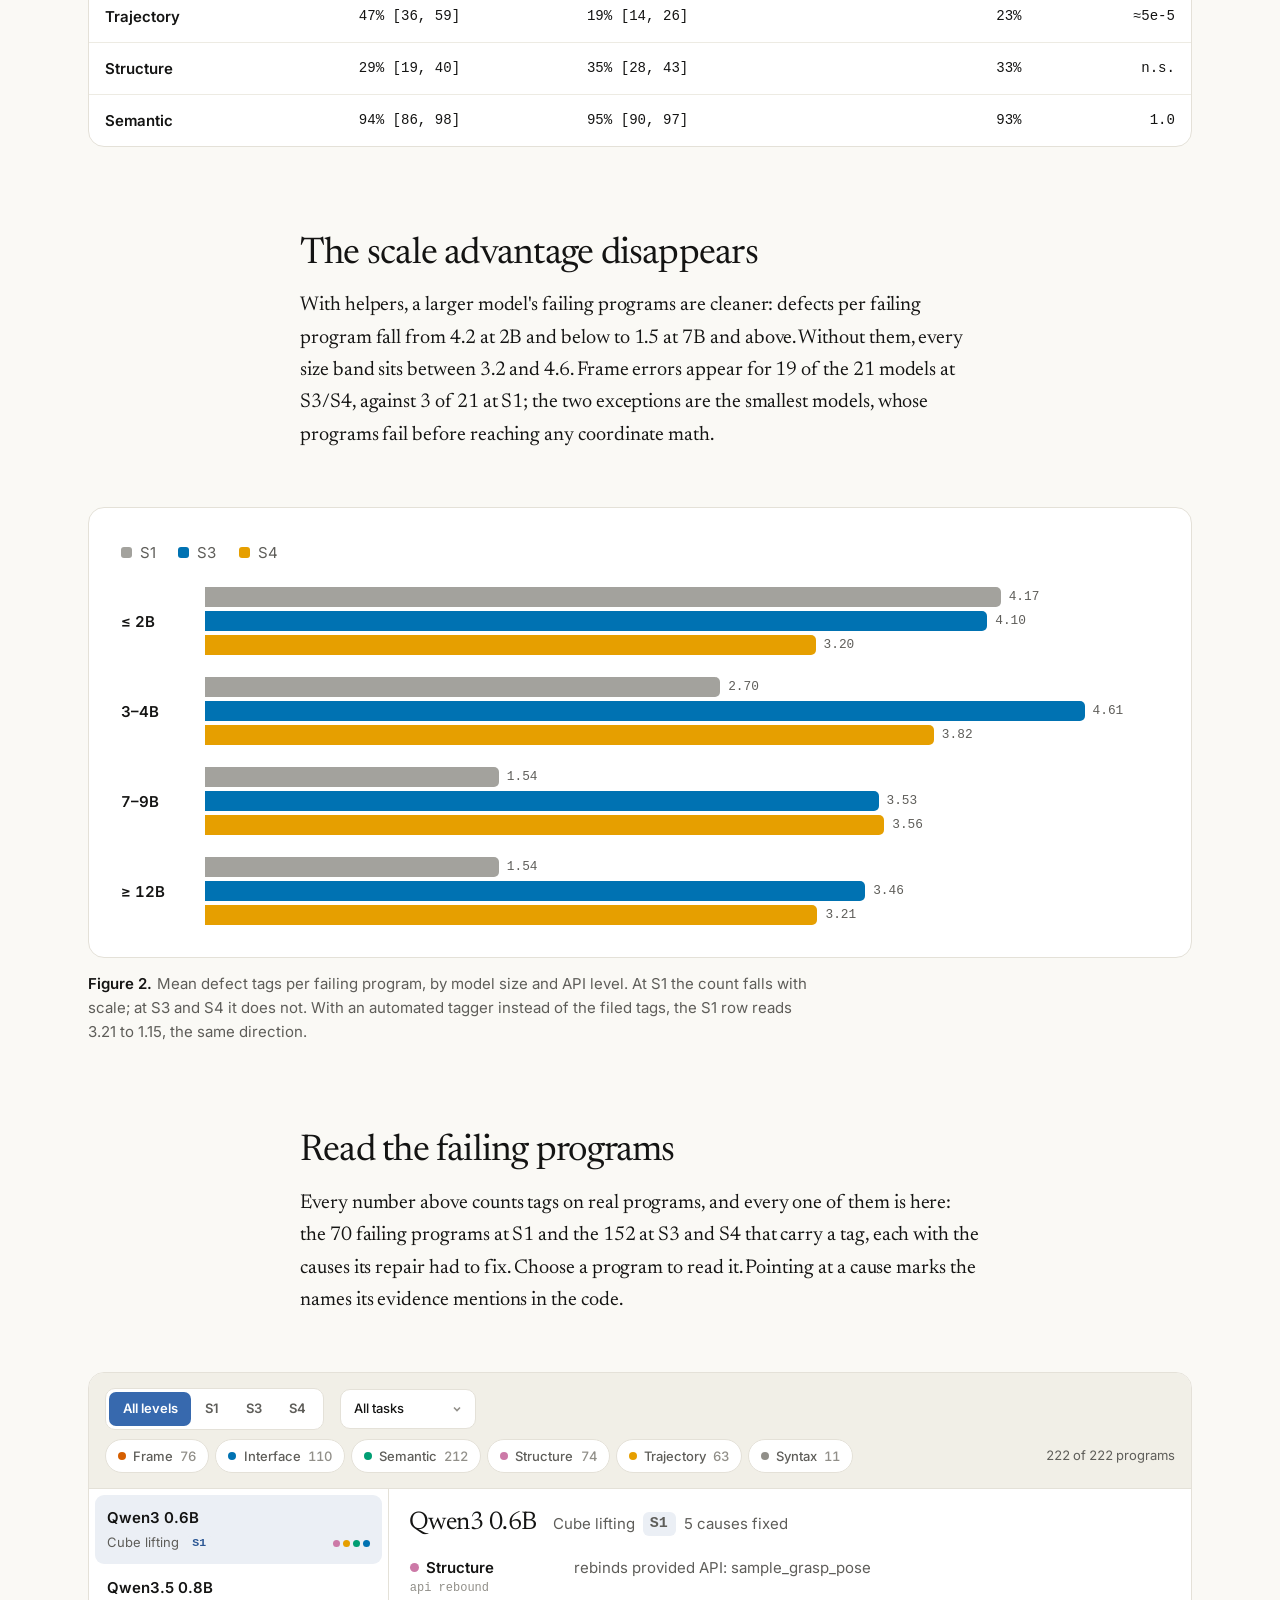
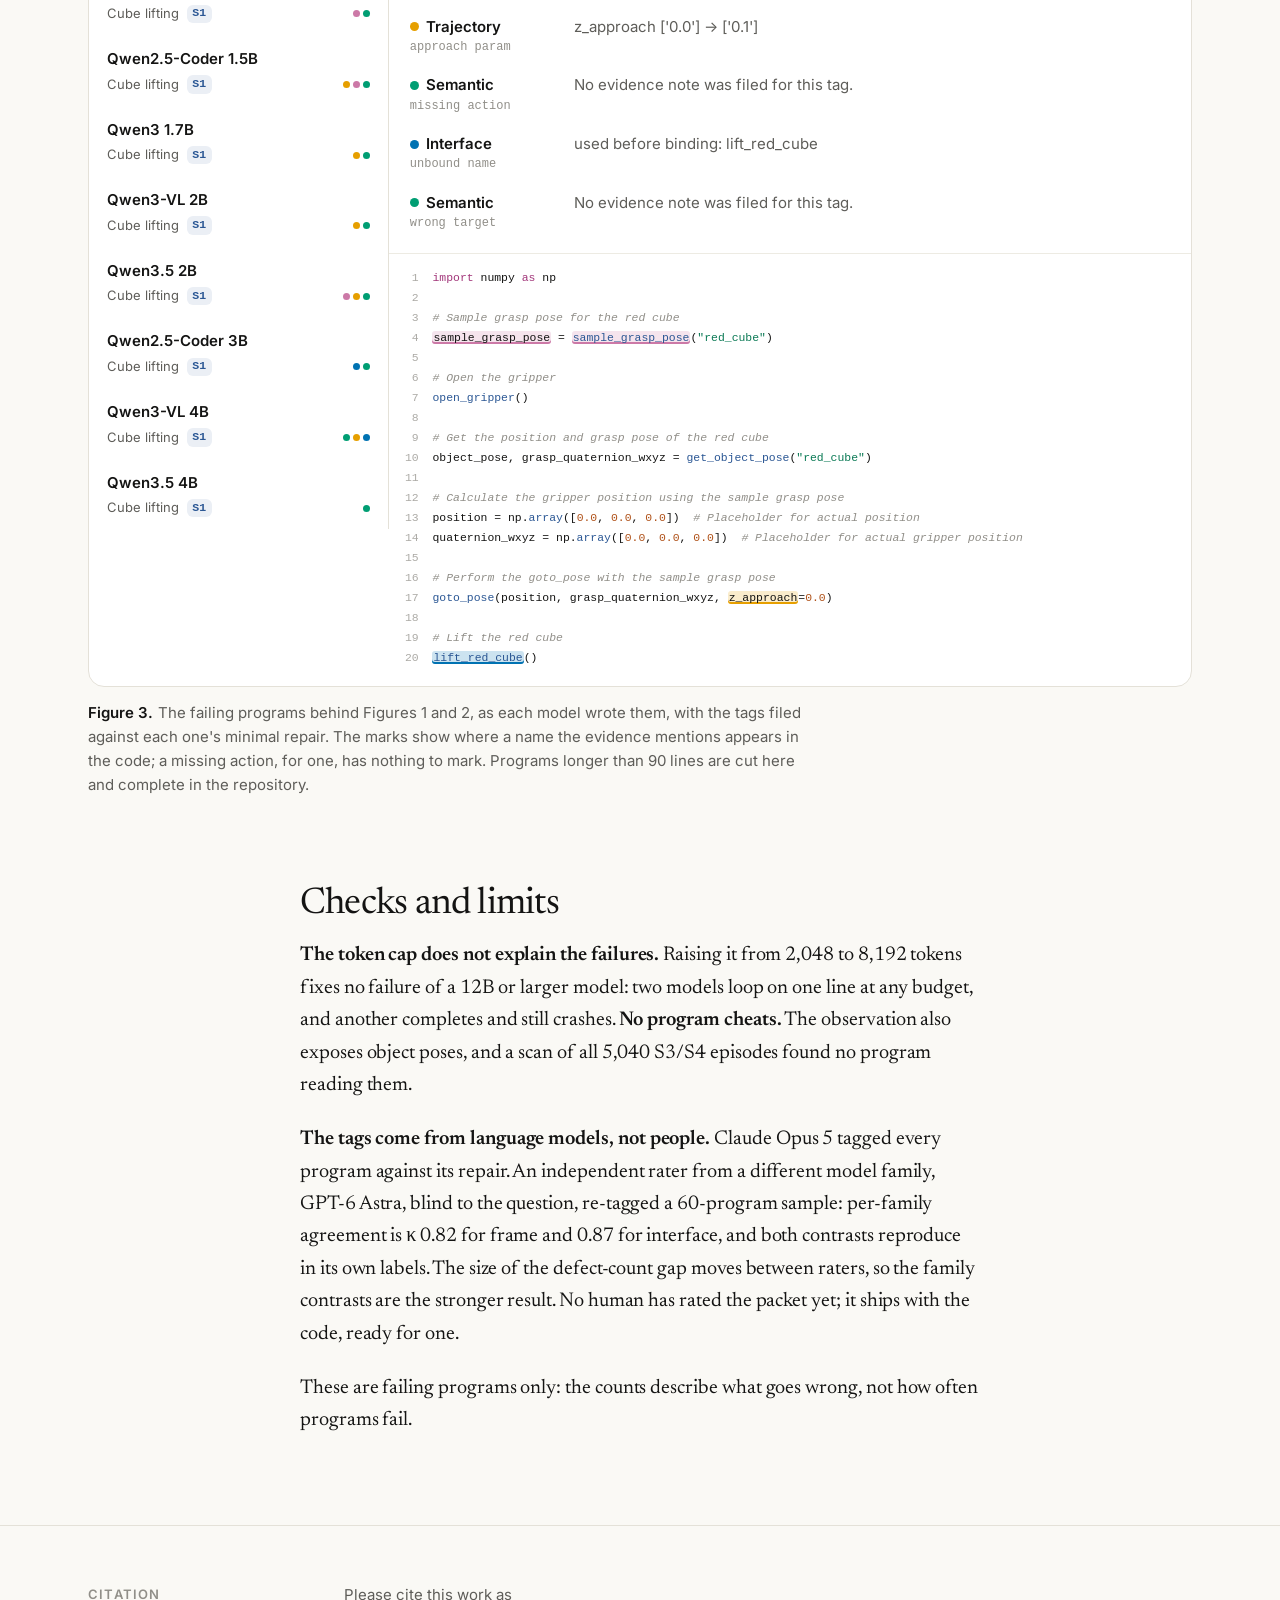
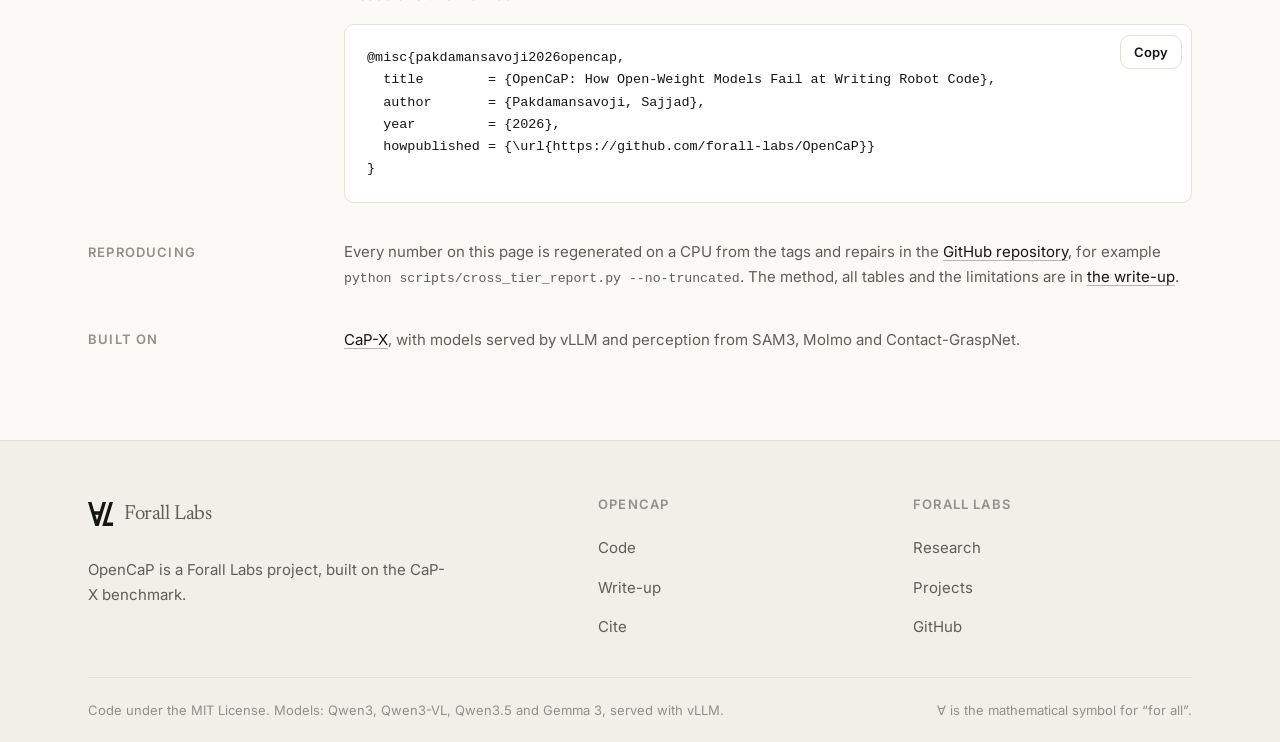
==== commit cf205ab4: "Project page: annotated hero program and a failing-program explorer The hero shows a real failing pr" ====
--- a/website/index.html
+++ b/website/index.html
@@ -321,7 +321,94 @@
 .bar { height: 20px; width: calc(var(--v) / 5 * 100%); background: var(--c); border-radius: 0 5px 5px 0; position: relative; }
 .bar b { position: absolute; left: calc(100% + .5rem); top: 50%; transform: translateY(-50%); font: 500 .8rem/1 var(--mono); color: var(--text-soft); font-variant-numeric: tabular-nums; white-space: nowrap; }
 .step code, .article > p code { font-size: .85em; background: var(--bg-sunk); padding: .08em .35em; border-radius: 5px; }
+
+/* --- Defect families (Okabe-Ito, the same hues in every figure below) --- */
+:root { --f-frame: #d55e00; --f-interface: #0072b2; --f-semantic: #009e73; --f-structure: #cc79a7; --f-trajectory: #e69f00; --f-syntax: #918f89; }
+:root[data-theme="dark"] { --f-frame: #f08a4b; --f-interface: #56b4e9; --f-semantic: #3fc79a; --f-structure: #e19ac4; --f-trajectory: #f0b84a; --f-syntax: #a3a29d; }
+.f-FRAME { --c: var(--f-frame); } .f-INTERFACE { --c: var(--f-interface); } .f-SEMANTIC { --c: var(--f-semantic); }
+.f-STRUCTURE { --c: var(--f-structure); } .f-TRAJECTORY { --c: var(--f-trajectory); } .f-SYNTAX { --c: var(--f-syntax); }
+
+/* --- Code, as the hero and the explorer show it --- */
+.code { margin: 0; font: 400 .8125rem/1.75 var(--mono); color: var(--text); counter-reset: ln; tab-size: 4; }
+/* long lines wrap with a hanging indent so the line numbers stay readable */
+.code .l { display: block; position: relative; min-height: 1.75em; padding: 0 1.1em 0 5.4em; text-indent: -1.6em; white-space: pre-wrap; overflow-wrap: anywhere; }
+.code .l::before { counter-increment: ln; content: counter(ln); position: absolute; left: 0; width: 2.6em; text-align: right; text-indent: 0; color: var(--text-faint); opacity: .75; }
+.tk-s { color: #0b7a55; } .tk-n { color: #b0531b; } .tk-f { color: var(--accent-deep); } .tk-k { color: #a2367a; } .tk-c { color: var(--text-faint); font-style: italic; }
+:root[data-theme="dark"] .tk-s { color: #7fd1ae; } :root[data-theme="dark"] .tk-n { color: #f0a46b; } :root[data-theme="dark"] .tk-k { color: #e59cc8; }
+.code mark { color: inherit; background: color-mix(in srgb, var(--c) 20%, transparent); box-shadow: inset 0 -2px 0 var(--c); border-radius: 3px; padding: 0 1px; transition: background-color .2s, opacity .2s, box-shadow .2s; }
+
+/* --- Hero: one real failing program, its defects marked --- */
+.code-card { background: var(--bg-raised); border: 1px solid var(--line); border-radius: var(--radius); box-shadow: 0 30px 60px -40px color-mix(in srgb, var(--text) 45%, transparent); overflow: hidden; }
+.cc-head { display: flex; align-items: center; gap: .6rem; padding: .7rem 1rem; border-bottom: 1px solid var(--line-soft); background: var(--bg-sunk); font-size: var(--t-micro); color: var(--text-soft); }
+.cc-file { font-family: var(--mono); color: var(--text); font-weight: 500; }
+.cc-model { margin-left: auto; font-weight: 600; color: var(--text); }
+.lvl { display: inline-grid; place-items: center; min-width: 2.2em; padding: .15em .45em; border-radius: 6px; font: 600 .72rem/1.3 var(--mono); background: var(--accent-wash); color: var(--accent-deep); }
+.code-card .code { padding: .9rem 0 1rem; }
+.cc-defects { list-style: none; margin: 0; padding: .5rem; border-top: 1px solid var(--line-soft); display: grid; gap: 2px; }
+.cc-defects button { appearance: none; width: 100%; display: grid; grid-template-columns: 6.5rem minmax(0, 1fr); gap: .75rem; align-items: baseline; text-align: left; padding: .6rem .7rem; border: 0; border-radius: 9px; background: transparent; color: var(--text-soft); font: inherit; font-size: var(--t-small); line-height: 1.45; cursor: pointer; transition: background-color .15s; }
+.cc-defects button:hover, .cc-defects button:focus-visible, .cc-defects button[aria-pressed="true"] { background: var(--bg-sunk); color: var(--text); }
+.fam { display: inline-flex; align-items: center; gap: .45rem; font-weight: 600; color: var(--text); white-space: nowrap; }
+.fam::before { content: ""; width: 9px; height: 9px; border-radius: 50%; background: var(--c); flex: none; }
+.code-card[data-focus] .code mark { opacity: .35; box-shadow: none; }
+.code-card[data-focus="FRAME"] .code mark.f-FRAME, .code-card[data-focus="SEMANTIC"] .code mark.f-SEMANTIC, .code-card[data-focus="STRUCTURE"] .code mark.f-STRUCTURE { opacity: 1; background: color-mix(in srgb, var(--c) 32%, transparent); box-shadow: inset 0 -2px 0 var(--c); }
+@media (prefers-reduced-motion: no-preference) {
+  .code-card .code mark { animation: mark-in .7s var(--ease-out, ease) both; }
+  .code-card .code mark.f-FRAME { animation-delay: 1.1s; } .code-card .code mark.f-SEMANTIC { animation-delay: 1.6s; } .code-card .code mark.f-STRUCTURE { animation-delay: 2.1s; }
+  .cc-defects li { animation: fl-rise .6s var(--ease-out, ease) both; }
+  .cc-defects li:nth-child(1) { animation-delay: 1.1s; } .cc-defects li:nth-child(2) { animation-delay: 1.6s; } .cc-defects li:nth-child(3) { animation-delay: 2.1s; }
+}
+@keyframes mark-in { from { background-color: transparent; box-shadow: inset 0 0 0 transparent; } }
+
+/* --- Figure 1: a family name filters the explorer --- */
+button.db-name { appearance: none; border: 0; background: none; padding: 0; font: inherit; font-weight: 600; font-size: var(--t-small); color: var(--text); text-align: left; cursor: pointer; text-decoration: underline; text-decoration-color: var(--line); text-underline-offset: 4px; }
+button.db-name:hover { text-decoration-color: currentColor; color: var(--accent-deep); }
+.db-row { border-radius: 8px; transition: background-color .15s; }
+.db-row:hover { background: var(--bg-sunk); }
+
+/* --- Program explorer --- */
+.px-card { background: var(--bg-raised); border: 1px solid var(--line); border-radius: var(--radius); overflow: hidden; }
+.px-bar { display: flex; flex-wrap: wrap; align-items: center; gap: .6rem 1rem; padding: .9rem 1rem; border-bottom: 1px solid var(--line); background: var(--bg-sunk); }
+.seg { display: inline-flex; padding: 3px; border: 1px solid var(--line); border-radius: 10px; background: var(--bg-raised); }
+.seg button { appearance: none; border: 0; background: transparent; min-height: 34px; padding: 0 .85rem; border-radius: 7px; font: 600 var(--t-micro)/1 var(--sans); color: var(--text-soft); cursor: pointer; transition: background-color .15s, color .15s; }
+.seg button:hover { color: var(--text); }
+.seg button[aria-pressed="true"] { background: var(--accent); color: var(--accent-ink); }
+.px-select { min-height: 40px; padding: 0 2rem 0 .8rem; border: 1px solid var(--line); border-radius: 10px; background: var(--bg-raised) url("data:image/svg+xml,%3Csvg xmlns='http://www.w3.org/2000/svg' width='12' height='12' fill='none' stroke='%23918f89' stroke-width='1.6'%3E%3Cpath d='m3 4.5 3 3 3-3'/%3E%3C/svg%3E") no-repeat right .7rem center; color: var(--text); font: 500 var(--t-micro)/1 var(--sans); -webkit-appearance: none; appearance: none; cursor: pointer; }
+.px-bar .pick { margin: 0; }
+.px-bar .pick button { min-height: 34px; }
+.px-bar .pick button b { font-weight: 500; color: var(--text-faint); font-variant-numeric: tabular-nums; }
+.px-count { margin-left: auto; font-size: var(--t-micro); color: var(--text-soft); font-variant-numeric: tabular-nums; white-space: nowrap; }
+.px-body { display: grid; grid-template-columns: minmax(0, 300px) minmax(0, 1fr); min-height: 560px; }
+.px-list { border-right: 1px solid var(--line); max-height: 640px; overflow-y: auto; padding: .4rem; display: grid; align-content: start; gap: 2px; }
+.px-item { appearance: none; width: 100%; text-align: left; border: 0; border-radius: 9px; background: transparent; padding: .6rem .7rem; cursor: pointer; display: grid; gap: .15rem; font: inherit; color: var(--text); transition: background-color .15s; }
+.px-item:hover { background: var(--bg-sunk); }
+.px-item[aria-pressed="true"] { background: var(--accent-wash); }
+.px-item b { font-size: var(--t-small); font-weight: 600; }
+.px-item > span { display: flex; align-items: center; gap: .5rem; font-size: var(--t-micro); color: var(--text-soft); }
+.px-item .dots { display: inline-flex; gap: 3px; margin-left: auto; }
+.px-item .dots i { width: 7px; height: 7px; border-radius: 50%; background: var(--c); }
+.px-view { min-width: 0; display: grid; grid-template-rows: auto auto minmax(0, 1fr); }
+.px-head { display: flex; flex-wrap: wrap; align-items: baseline; gap: .4rem 1rem; padding: 1.1rem 1.25rem .5rem; }
+.px-head h3 { font-family: var(--serif); font-weight: 400; font-size: 1.6rem; letter-spacing: -0.02em; }
+.px-head span { font-size: var(--t-small); color: var(--text-soft); display: inline-flex; gap: .5rem; align-items: center; }
+.px-tags { list-style: none; margin: 0; padding: 0 .75rem .75rem; display: grid; gap: 2px; border-bottom: 1px solid var(--line-soft); }
+.px-tags li { display: grid; grid-template-columns: 9.5rem minmax(0, 1fr); gap: .75rem; padding: .5rem .55rem; border-radius: 9px; font-size: var(--t-small); line-height: 1.45; color: var(--text-soft); transition: background-color .15s; }
+.px-tags li:hover, .px-tags li:focus-within { background: var(--bg-sunk); }
+.px-tags .tg { display: grid; gap: .1rem; }
+.px-tags .tg small { font-family: var(--mono); font-size: .75rem; color: var(--text-faint); }
+.px-code { max-height: 520px; overflow: auto; padding: .9rem 0 1.1rem; }
+.px-view[data-focus] .code mark { opacity: .3; box-shadow: none; }
+.px-view[data-focus] .code mark.on { opacity: 1; background: color-mix(in srgb, var(--c) 34%, transparent); box-shadow: inset 0 -2px 0 var(--c); }
+.px-cut { padding: 0 1.25rem 1rem; font-size: var(--t-micro); color: var(--text-faint); }
+.px-empty { padding: 2rem 1.25rem; color: var(--text-soft); font-size: var(--t-small); }
+@media (max-width: 600px) { .code { font-size: .74rem; } }
+@media (max-width: 860px) {
+  .px-body { grid-template-columns: minmax(0, 1fr); }
+  .px-list { border-right: 0; border-bottom: 1px solid var(--line); max-height: 250px; }
+  .px-tags li { grid-template-columns: minmax(0, 1fr); gap: .2rem; }
+  .px-count { margin-left: 0; }
+}
 </style>
+<link rel="stylesheet" href="static/fl-page.css">
 </head>
 <body>
 <!-- The ∀L mark of Forall Labs (from forall-labs.github.io/site/base.html). -->
@@ -367,7 +454,7 @@
 
 <main id="main">
 <article class="article">
-  <header class="article-head">
+  <header class="article-head hero" data-enter>
     <p class="kicker"><a href="https://forall-labs.github.io/projects/">Projects</a><span class="dot" aria-hidden="true"></span><span>Robot code</span><span class="dot" aria-hidden="true"></span><span>Open-weight models</span></p>
     <div class="title-block">
       <h1>OpenCaP</h1>
@@ -388,7 +475,30 @@
         Write-up</a>
       <a class="btn" href="#citation">BibTeX</a>
     </div>
+    <!-- A real failing program from the grid (results/tags_reduced.json, pid f9a22ee2b2bd), comments and
+         blank lines removed. The marks follow the three causes its repair had to fix, as tagged. -->
+    <figure class="hero-visual code-card" id="hero-code" aria-label="A failing program written by Qwen2.5-Coder 7B for cube lifting at API level S3, with its three defects marked">
+      <div class="cc-head"><span class="cc-file">cube_lifting.py</span><span class="cc-model">Qwen2.5-Coder 7B</span><span class="lvl" title="API level S3: perception, IK and the gripper only">S3</span></div>
+      <pre class="code"><code><span class="l">obs = <span class="tk-f">get_observation</span>()</span><span class="l">rgb = obs[<span class="tk-s">"robot0_robotview"</span>][<span class="tk-s">"images"</span>][<span class="tk-s">"rgb"</span>]</span><span class="l">intrinsics = obs[<span class="tk-s">"robot0_robotview"</span>][<span class="tk-s">"intrinsics"</span>]</span><span class="l">masks = <span class="tk-f">segment_sam3_text_prompt</span>(rgb, text_prompt=<span class="tk-s">"red cube"</span>)</span><span class="l">best_mask = <span class="tk-f">max</span>(masks, key=<span class="tk-k">lambda</span> d: d[<span class="tk-s">"score"</span>])</span><span class="l">depth = obs[<span class="tk-s">"robot0_robotview"</span>][<span class="tk-s">"images"</span>][<span class="tk-s">"depth"</span>]</span><span class="l">grasp_poses, grasp_scores = <span class="tk-f">plan_grasp</span>(depth, intrinsics, best_mask[<span class="tk-s">"mask"</span>])</span><span class="l">best_idx = grasp_scores.<span class="tk-f">argmax</span>()</span><span class="l">best_T = grasp_poses[best_idx]  <span class="tk-c"># (4, 4)</span></span><span class="l"><span class="tk-f">move_to_joints</span>(<span class="tk-f">solve_ik</span>(<mark class="f-FRAME">best_T[:3, 3]</mark>, <mark class="f-SEMANTIC">best_T[:3, :3].T @ np.array([0, 0, 1])</mark>))</span><span class="l"><mark class="f-STRUCTURE"><span class="tk-f">close_gripper</span>()</mark></span><span class="l"><span class="tk-f">move_to_joints</span>(<span class="tk-f">solve_ik</span>(<mark class="f-FRAME">best_T[:3, 3]</mark> + np.<span class="tk-f">array</span>([<span class="tk-n">0</span>, <span class="tk-n">0</span>, <span class="tk-n">0.1</span>]), <mark class="f-SEMANTIC">best_T[:3, :3].T @ np.array([0, 0, 1])</mark>))</span><span class="l"><mark class="f-STRUCTURE"><span class="tk-f">open_gripper</span>()</mark></span></code></pre>
+      <ul class="cc-defects">
+        <li><button type="button" class="f-FRAME" data-f="FRAME" aria-pressed="false"><span class="fam">Frame</span><span>The grasp pose is in the camera's frame and is used as a world position.</span></button></li>
+        <li><button type="button" class="f-SEMANTIC" data-f="SEMANTIC" aria-pressed="false"><span class="fam">Semantic</span><span>The orientation is passed as R&#7488; @ [0, 0, 1], a 3-vector.</span></button></li>
+        <li><button type="button" class="f-STRUCTURE" data-f="STRUCTURE" aria-pressed="false"><span class="fam">Structure</span><span>The gripper closes, lifts and then opens: the cube is let go after the lift.</span></button></li>
+      </ul>
+    </figure>
   </header>
+
+  <nav class="toc" aria-label="On this page">
+    <div class="toc-inner">
+      <span class="toc-name">OpenCaP</span>
+      <a href="#method">How it works</a>
+      <a href="#results">What fails</a>
+      <a href="#scale">Model size</a>
+      <a href="#programs">Programs</a>
+      <a href="#checks">Checks</a>
+      <a class="toc-cite" href="#citation">Cite</a>
+    </div>
+  </nav>
 
   <p id="abstract">Language models can write Code-as-Policies programs that drive a robot, and success rate is how they are usually compared. Success rate says how often a program fails but not why. <strong>OpenCaP</strong> takes every failing program from a grid of 21 open-weight models, four manipulation tasks in CaP-X and three levels of robot API, repairs each with the smallest edit that makes it work, and tags each cause the repair had to fix.</p>
   <p>The level of the API decides what goes wrong. With high-level helpers, failures are mostly not about robotics: an uncalled function, a shadowed primitive, a missing final action, the wrong object. Remove the helpers, leaving only perception, inverse kinematics and the gripper, and coordinate-frame errors jump from 4% to 47% of failing programs, misread API calls from 26% to 60%, and the larger models lose their advantage: their failing programs carry about twice as many defects as before.</p>
@@ -417,14 +527,14 @@
       <div class="chart-legend" aria-hidden="true"><span><i class="dot s1"></i>S1, high-level helpers (n = 70)</span><span><i class="dot s34"></i>S3/S4, perception and IK only (n = 154)</span></div>
       <div class="dumbbell" role="img" aria-label="Share of failing programs with at least one defect in each family. FRAME rises from 4% to 47%, INTERFACE from 26% to 60%, TRAJECTORY falls from 47% to 19%, STRUCTURE goes from 29% to 35%, SEMANTIC stays at 94 to 95%.">
         <div class="db-axis" aria-hidden="true"><span style="left:0%">0%</span><span style="left:25%">25%</span><span style="left:50%">50%</span><span style="left:75%">75%</span><span style="left:100%">100%</span></div>
-        <div class="db-row"><span class="db-name">Frame</span><div class="db-track"><i class="db-link" style="left:4%;width:43%"></i><i class="db-ci s1" style="left:1%;width:11%"></i><i class="db-ci s34" style="left:40%;width:15%"></i><i class="db-pt s1" style="left:4%"></i><i class="db-pt s34" style="left:47%"></i></div><span class="db-val">4% → <b>47%</b></span></div>
-        <div class="db-row"><span class="db-name">Interface</span><div class="db-track"><i class="db-link" style="left:26%;width:34%"></i><i class="db-ci s1" style="left:17%;width:20%"></i><i class="db-ci s34" style="left:52%;width:15%"></i><i class="db-pt s1" style="left:26%"></i><i class="db-pt s34" style="left:60%"></i></div><span class="db-val">26% → <b>60%</b></span></div>
-        <div class="db-row"><span class="db-name">Trajectory</span><div class="db-track"><i class="db-link" style="left:19%;width:28%"></i><i class="db-ci s1" style="left:36%;width:23%"></i><i class="db-ci s34" style="left:14%;width:12%"></i><i class="db-pt s1" style="left:47%"></i><i class="db-pt s34" style="left:19%"></i></div><span class="db-val">47% → <b>19%</b></span></div>
-        <div class="db-row"><span class="db-name">Structure</span><div class="db-track"><i class="db-link" style="left:29%;width:6%"></i><i class="db-ci s1" style="left:19%;width:21%"></i><i class="db-ci s34" style="left:28%;width:15%"></i><i class="db-pt s1" style="left:29%"></i><i class="db-pt s34" style="left:35%"></i></div><span class="db-val">29% → <b>35%</b></span></div>
-        <div class="db-row"><span class="db-name">Semantic</span><div class="db-track"><i class="db-link" style="left:94%;width:1%"></i><i class="db-ci s1" style="left:86%;width:12%"></i><i class="db-ci s34" style="left:90%;width:7%"></i><i class="db-pt s1" style="left:94%"></i><i class="db-pt s34" style="left:95%"></i></div><span class="db-val">94% → <b>95%</b></span></div>
+        <div class="db-row"><button type="button" class="db-name" data-f="FRAME" title="Show the frame programs in Figure 3">Frame</button><div class="db-track"><i class="db-link" style="left:4%;width:43%"></i><i class="db-ci s1" style="left:1%;width:11%"></i><i class="db-ci s34" style="left:40%;width:15%"></i><i class="db-pt s1" style="left:4%"></i><i class="db-pt s34" style="left:47%"></i></div><span class="db-val">4% → <b>47%</b></span></div>
+        <div class="db-row"><button type="button" class="db-name" data-f="INTERFACE" title="Show the interface programs in Figure 3">Interface</button><div class="db-track"><i class="db-link" style="left:26%;width:34%"></i><i class="db-ci s1" style="left:17%;width:20%"></i><i class="db-ci s34" style="left:52%;width:15%"></i><i class="db-pt s1" style="left:26%"></i><i class="db-pt s34" style="left:60%"></i></div><span class="db-val">26% → <b>60%</b></span></div>
+        <div class="db-row"><button type="button" class="db-name" data-f="TRAJECTORY" title="Show the trajectory programs in Figure 3">Trajectory</button><div class="db-track"><i class="db-link" style="left:19%;width:28%"></i><i class="db-ci s1" style="left:36%;width:23%"></i><i class="db-ci s34" style="left:14%;width:12%"></i><i class="db-pt s1" style="left:47%"></i><i class="db-pt s34" style="left:19%"></i></div><span class="db-val">47% → <b>19%</b></span></div>
+        <div class="db-row"><button type="button" class="db-name" data-f="STRUCTURE" title="Show the structure programs in Figure 3">Structure</button><div class="db-track"><i class="db-link" style="left:29%;width:6%"></i><i class="db-ci s1" style="left:19%;width:21%"></i><i class="db-ci s34" style="left:28%;width:15%"></i><i class="db-pt s1" style="left:29%"></i><i class="db-pt s34" style="left:35%"></i></div><span class="db-val">29% → <b>35%</b></span></div>
+        <div class="db-row"><button type="button" class="db-name" data-f="SEMANTIC" title="Show the semantic programs in Figure 3">Semantic</button><div class="db-track"><i class="db-link" style="left:94%;width:1%"></i><i class="db-ci s1" style="left:86%;width:12%"></i><i class="db-ci s34" style="left:90%;width:7%"></i><i class="db-pt s1" style="left:94%"></i><i class="db-pt s34" style="left:95%"></i></div><span class="db-val">94% → <b>95%</b></span></div>
       </div>
     </div>
-    <figcaption id="fam-cap"><span class="fig-n">Figure 1.</span>Share of failing programs with at least one defect in each family, with Wilson 95% intervals. Frame and interface errors rise sharply once the helpers are gone. Trajectory falls because S1's approach-height argument, the source of most S1 trajectory tags, does not exist at S3/S4: that reflects the API, not the models. Semantic slips are near-universal at every level.</figcaption>
+    <figcaption id="fam-cap"><span class="fig-n">Figure 1.</span>Share of failing programs with at least one defect in each family, with Wilson 95% intervals. Frame and interface errors rise sharply once the helpers are gone. Trajectory falls because S1's approach-height argument, the source of most S1 trajectory tags, does not exist at S3/S4: that reflects the API, not the models. Semantic slips are near-universal at every level. Choose a family to read its programs in Figure 3.</figcaption>
   </figure>
 
   <figure class="wide fig">
@@ -457,6 +567,40 @@
       </div>
     </div>
     <figcaption id="band-cap"><span class="fig-n">Figure 2.</span>Mean defect tags per failing program, by model size and API level. At S1 the count falls with scale; at S3 and S4 it does not. With an automated tagger instead of the filed tags, the S1 row reads 3.21 to 1.15, the same direction.</figcaption>
+  </figure>
+
+  <h2 class="sec" id="programs">Read the failing programs</h2>
+  <p>Every number above counts tags on real programs, and every one of them is here: the 70 failing programs at S1 and the 152 at S3 and S4 that carry a tag, each with the causes its repair had to fix. Choose a program to read it. Pointing at a cause marks the names its evidence mentions in the code.</p>
+
+  <figure class="wide fig" id="px" aria-labelledby="px-cap">
+    <div class="px-card">
+      <div class="px-bar">
+        <div class="seg" role="group" aria-label="API level" id="px-level">
+          <button type="button" data-v="" aria-pressed="true">All levels</button>
+          <button type="button" data-v="S1" aria-pressed="false">S1</button>
+          <button type="button" data-v="S3" aria-pressed="false">S3</button>
+          <button type="button" data-v="S4" aria-pressed="false">S4</button>
+        </div>
+        <select class="px-select" id="px-task" aria-label="Task">
+          <option value="">All tasks</option>
+          <option value="cube_lifting">Cube lifting</option>
+          <option value="cube_stack">Cube stacking</option>
+          <option value="nut_assembly">Nut assembly</option>
+          <option value="spill_wipe">Spill wiping</option>
+        </select>
+        <div class="pick" role="group" aria-label="Defect family" id="px-fams"></div>
+        <span class="px-count" id="px-count" aria-live="polite"></span>
+      </div>
+      <div class="px-body">
+        <div class="px-list" id="px-list" role="group" aria-label="Programs"></div>
+        <div class="px-view" id="px-view">
+          <div class="px-head"><h3 id="px-model">Loading the programs</h3><span id="px-meta"></span></div>
+          <ul class="px-tags" id="px-tags"></ul>
+          <div class="px-code"><pre class="code"><code id="px-code"></code></pre><p class="px-cut" id="px-cut" hidden></p></div>
+        </div>
+      </div>
+    </div>
+    <figcaption id="px-cap"><span class="fig-n">Figure 3.</span>The failing programs behind Figures 1 and 2, as each model wrote them, with the tags filed against each one's minimal repair. The marks show where a name the evidence mentions appears in the code; a missing action, for one, has nothing to mark. Programs longer than 90 lines are cut here and complete in the repository.</figcaption>
   </figure>
 
   <h2 class="sec" id="checks">Checks and limits</h2>
@@ -528,6 +672,7 @@
   </div>
 </footer>
 
+<script src="static/fl-page.js"></script>
 <script>
 (() => {
   const $ = (s) => document.querySelector(s);
@@ -542,6 +687,147 @@
     try { localStorage.setItem("theme", next); } catch (e) {}
     label();
   });
+  // ---------- hero: point at a defect to pick out its marks ----------
+  const card = $("#hero-code");
+  card.querySelectorAll(".cc-defects button").forEach((b) => {
+    const on = () => { card.dataset.focus = b.dataset.f; };
+    const off = () => { if (b.getAttribute("aria-pressed") !== "true") delete card.dataset.focus; };
+    b.addEventListener("mouseenter", on); b.addEventListener("focus", on);
+    b.addEventListener("mouseleave", off); b.addEventListener("blur", off);
+    b.addEventListener("click", () => {
+      const was = b.getAttribute("aria-pressed") === "true";
+      card.querySelectorAll(".cc-defects button").forEach((x) => x.setAttribute("aria-pressed", "false"));
+      b.setAttribute("aria-pressed", String(!was));
+      if (was) delete card.dataset.focus; else card.dataset.focus = b.dataset.f;
+    });
+  });
+
+  // ---------- program explorer (Figure 3) ----------
+  const FAMS = ["FRAME", "INTERFACE", "SEMANTIC", "STRUCTURE", "TRAJECTORY", "SYNTAX"];
+  const FAM_NAME = { FRAME: "Frame", INTERFACE: "Interface", SEMANTIC: "Semantic", STRUCTURE: "Structure", TRAJECTORY: "Trajectory", SYNTAX: "Syntax" };
+  const TASK_NAME = { cube_lifting: "Cube lifting", cube_stack: "Cube stacking", nut_assembly: "Nut assembly", spill_wipe: "Spill wiping" };
+  const esc = (s) => s.replace(/[&<>"]/g, (c) => ({ "&": "&amp;", "<": "&lt;", ">": "&gt;", '"': "&quot;" }[c]));
+  const reEsc = (s) => s.replace(/[.*+?^${}()|[\]\\]/g, "\\$&");
+  const TOKEN = /(#.*$)|("(?:[^"\\]|\\.)*"|'(?:[^'\\]|\\.)*')|\b(\d+(?:\.\d+)?)\b|\b(def|return|for|in|if|else|elif|import|from|as|while|None|True|False|and|or|not|lambda|with|try|except|class|break|continue|pass|raise)\b|([A-Za-z_]\w*)(?=\s*\()/g;
+  const state = { level: "", task: "", fams: new Set(), pid: null };
+  let rows = null;
+
+  function highlight(src, marks) {
+    // marks: [[name, family, tagIndex]]; longest names first so a short one never splits a long one
+    const ms = marks.slice().sort((a, b) => b[0].length - a[0].length);
+    const re = ms.length ? new RegExp(ms.map((m) => reEsc(m[0])).join("|"), "g") : null;
+    const markText = (text) => {
+      if (!re) return esc(text);
+      let out = "", last = 0;
+      text.replace(re, (hit, at) => {
+        const m = ms.find((x) => x[0] === hit);
+        out += esc(text.slice(last, at)) + `<mark class="f-${m[1]}" data-t="${m[2]}">${esc(hit)}</mark>`;
+        last = at + hit.length; return hit;
+      });
+      return out + esc(text.slice(last));
+    };
+    return src.split("\n").map((line) => {
+      let out = "", last = 0;
+      line.replace(TOKEN, (hit, com, str, num, kw, fn, at) => {
+        out += markText(line.slice(last, at));
+        const cls = com ? "tk-c" : str ? "tk-s" : num ? "tk-n" : kw ? "tk-k" : "tk-f";
+        out += `<span class="${cls}">${com ? esc(hit) : markText(hit)}</span>`;
+        last = at + hit.length; return hit;
+      });
+      return `<span class="l">${out + markText(line.slice(last))}</span>`;
+    }).join("");
+  }
+
+  function filtered() {
+    return rows.filter((r) => (!state.level || r.tier === state.level) && (!state.task || r.task === state.task) &&
+      (!state.fams.size || r.tags.some((t) => state.fams.has(t.family))));
+  }
+
+  function renderFams() {
+    const base = rows.filter((r) => (!state.level || r.tier === state.level) && (!state.task || r.task === state.task));
+    const box = $("#px-fams"); box.innerHTML = "";
+    FAMS.forEach((f) => {
+      const n = base.filter((r) => r.tags.some((t) => t.family === f)).length;
+      if (!n) return;
+      const b = document.createElement("button");
+      b.type = "button"; b.className = "f-" + f;
+      b.setAttribute("aria-pressed", String(state.fams.has(f)));
+      b.innerHTML = `<i></i>${FAM_NAME[f]} <b>${n}</b>`;
+      b.addEventListener("click", () => { state.fams.has(f) ? state.fams.delete(f) : state.fams.add(f); render(); });
+      box.appendChild(b);
+    });
+  }
+
+  function renderList(list) {
+    const box = $("#px-list"); box.innerHTML = "";
+    $("#px-count").textContent = `${list.length} of ${rows.length} programs`;
+    list.forEach((r) => {
+      const b = document.createElement("button");
+      b.type = "button"; b.className = "px-item";
+      b.setAttribute("aria-pressed", String(r.pid === state.pid));
+      const fams = [...new Set(r.tags.map((t) => t.family))];
+      b.innerHTML = `<b>${esc(r.model)}</b><span>${TASK_NAME[r.task]}<span class="lvl">${r.tier}</span><span class="dots" aria-label="${fams.map((f) => FAM_NAME[f]).join(", ")}">${fams.map((f) => `<i class="f-${f}"></i>`).join("")}</span></span>`;
+      b.addEventListener("click", () => { state.pid = r.pid; render(false); });
+      box.appendChild(b);
+    });
+    if (!list.length) box.innerHTML = `<p class="px-empty">No program matches. Clear a filter to see more.</p>`;
+  }
+
+  function renderView(r) {
+    const view = $("#px-view");
+    delete view.dataset.focus;
+    if (!r) { $("#px-model").textContent = "No program selected"; $("#px-meta").textContent = ""; $("#px-tags").innerHTML = ""; $("#px-code").innerHTML = ""; $("#px-cut").hidden = true; return; }
+    $("#px-model").textContent = r.model;
+    $("#px-meta").innerHTML = `${TASK_NAME[r.task]}<span class="lvl">${r.tier}</span>${r.tags.length} cause${r.tags.length > 1 ? "s" : ""} fixed`;
+    const tags = $("#px-tags"); tags.innerHTML = "";
+    const marks = [];
+    r.tags.forEach((t, i) => {
+      t.names.forEach((n) => { if (!marks.some((m) => m[0] === n)) marks.push([n, t.family, i]); });
+      const li = document.createElement("li");
+      li.className = "f-" + t.family; li.tabIndex = 0;
+      li.innerHTML = `<span class="tg"><span class="fam">${FAM_NAME[t.family]}</span><small>${esc(t.tag.replace(/_/g, " "))}</small></span><span>${t.evidence ? esc(t.evidence) : "No evidence note was filed for this tag."}</span>`;
+      const on = () => { view.dataset.focus = i; view.querySelectorAll(".code mark").forEach((m) => m.classList.toggle("on", m.dataset.t === String(i))); };
+      const off = () => { delete view.dataset.focus; };
+      li.addEventListener("mouseenter", on); li.addEventListener("focus", on);
+      li.addEventListener("mouseleave", off); li.addEventListener("blur", off);
+      tags.appendChild(li);
+    });
+    $("#px-code").innerHTML = highlight(r.code, marks);
+    $("#px-cut").hidden = !r.cut;
+    $("#px-cut").textContent = r.cut ? `${r.cut} more lines in the repository.` : "";
+    $("#px-code").closest(".px-code").scrollTop = 0;
+  }
+
+  function render(resetPick = true) {
+    if (!rows) return;
+    [...$("#px-level").children].forEach((b) => b.setAttribute("aria-pressed", String(b.dataset.v === state.level)));
+    $("#px-task").value = state.task;
+    renderFams();
+    const list = filtered();
+    if (resetPick || !list.some((r) => r.pid === state.pid)) state.pid = list.length ? list[0].pid : null;
+    renderList(list);
+    renderView(rows.find((r) => r.pid === state.pid));
+  }
+
+  $("#px-level").addEventListener("click", (e) => { const b = e.target.closest("button"); if (b) { state.level = b.dataset.v; render(); } });
+  $("#px-task").addEventListener("change", (e) => { state.task = e.target.value; render(); });
+  document.querySelectorAll("button.db-name").forEach((b) => b.addEventListener("click", () => {
+    state.level = ""; state.task = ""; state.fams = new Set([b.dataset.f]);
+    load().then(() => render());
+    $("#programs").scrollIntoView({ behavior: window.matchMedia("(prefers-reduced-motion: reduce)").matches ? "auto" : "smooth" });
+  }));
+
+  let loading = null;
+  function load() {
+    if (!loading) loading = fetch("static/explorer.json").then((r) => r.json()).then((d) => { rows = d; })
+      .catch(() => { $("#px-model").textContent = "Open the page through a web server to load the programs."; });
+    return loading;
+  }
+  if ("IntersectionObserver" in window) {
+    const io = new IntersectionObserver((es) => { if (es[0].isIntersecting) { io.disconnect(); load().then(() => render()); } }, { rootMargin: "600px 0px" });
+    io.observe($("#px"));
+  } else load().then(() => render());
+
   // BibTeX
   $("#copy-bib").addEventListener("click", async () => {
     const btn = $("#copy-bib"), text = $("#bibtex").textContent;
--- a/website/static/fl-page.css
+++ b/website/static/fl-page.css
@@ -0,0 +1,101 @@
+/* Forall Labs project pages: the shared interactive layer.
+   The same file ships in every project repository (OpenCaP, AutoPolish, CALVIN-MAX);
+   edit it in one and copy it to the others. It builds on the tokens each page
+   defines in its own <style> (--bg, --accent, --line, --radius ...).
+
+   Parts: a hero with a live visual beside the title, the sticky section bar,
+   the compare slider, figure zoom, and the hover and press layer. */
+
+:root {
+  --ease-out: cubic-bezier(.2, .7, .2, 1); --header-h: 75px;
+  --wide-col: 1104px; /* the header's content width (1200 - 2 x 48), so figures share its left and right edges */
+}
+
+/* ---------- Hero: the title on the left, the project's own material on the right ---------- */
+.article > .article-head.hero { max-width: var(--wide-col); }
+.hero .hero-visual { margin: 0; min-width: 0; }
+@media (min-width: 1080px) {
+  .hero { grid-template-columns: minmax(0, 1fr) minmax(0, 1.12fr); column-gap: clamp(2.5rem, 4.5vw, 4.75rem); align-items: start; }
+  .hero > * { grid-column: 1; }
+  /* five text rows, then one row that takes whatever height the visual adds, so the text keeps its spacing */
+  .hero { grid-template-rows: repeat(5, auto) 1fr; }
+  .hero > .hero-visual { grid-column: 2; grid-row: 1 / -1; align-self: start; }
+  .hero .dek { max-width: 24ch; }
+}
+@media (max-width: 1079.98px) {
+  .hero > .kicker { order: 0; } .hero > .title-block { order: 1; } .hero > .hero-visual { order: 2; }
+  .hero > .standfirst { order: 3; } .hero > .byline { order: 4; } .hero > .actions { order: 5; }
+}
+
+/* one entrance, on load only */
+@media (prefers-reduced-motion: no-preference) {
+  [data-enter] > * { animation: fl-rise .8s var(--ease-out) both; animation-delay: calc(var(--i, 0) * 70ms + 40ms); }
+  [data-enter] > .hero-visual { animation: fl-reveal 1.1s var(--ease-out) both; animation-delay: 160ms; }
+}
+[data-enter] > :nth-child(2) { --i: 1; } [data-enter] > :nth-child(3) { --i: 2; } [data-enter] > :nth-child(4) { --i: 3; }
+[data-enter] > :nth-child(5) { --i: 4; } [data-enter] > :nth-child(6) { --i: 5; } [data-enter] > :nth-child(7) { --i: 6; }
+@keyframes fl-rise { from { opacity: 0; transform: translateY(14px); } }
+@keyframes fl-reveal { from { opacity: 0; transform: translateY(20px) scale(.985); } }
+
+/* ---------- Section bar ---------- */
+.article > .toc { max-width: var(--wide-col); position: sticky; top: calc(var(--header-h) + 10px); z-index: 40; margin-top: var(--s-5); }
+.toc-inner {
+  display: flex; align-items: center; gap: 2px; overflow-x: auto; scrollbar-width: none; padding: 5px;
+  background: color-mix(in srgb, var(--bg-raised) 82%, transparent);
+  backdrop-filter: saturate(1.4) blur(14px); -webkit-backdrop-filter: saturate(1.4) blur(14px);
+  border: 1px solid var(--line); border-radius: 12px;
+  box-shadow: 0 6px 24px -14px color-mix(in srgb, var(--text) 40%, transparent);
+}
+.toc-inner::-webkit-scrollbar { display: none; }
+.toc-name { font-family: var(--serif); font-size: 1.05rem; letter-spacing: -0.015em; padding: 0 .9rem 0 .6rem; margin-right: .3rem; border-right: 1px solid var(--line); white-space: nowrap; }
+.toc a { flex: none; display: inline-flex; align-items: center; min-height: 36px; padding: 0 12px; border-radius: 8px; font-size: var(--t-small); font-weight: 500; color: var(--text-soft); text-decoration: none; white-space: nowrap; transition: color .15s, background-color .15s; }
+.toc a:hover { background: var(--bg-sunk); color: var(--text); }
+.toc a[aria-current="true"] { background: var(--accent-wash); color: var(--accent-deep); font-weight: 600; }
+.toc .toc-cite { margin-left: auto; }
+@media (max-width: 640px) { .toc-name { display: none; } }
+.article [id], .appendix[id] { scroll-margin-top: calc(var(--header-h) + 76px); }
+
+/* ---------- Compare slider: two images, one handle ---------- */
+.cmp { position: relative; overflow: hidden; border-radius: var(--radius); background: var(--bg-sunk); isolation: isolate; touch-action: pan-y; --pos: 50%; }
+.cmp img { position: absolute; inset: 0; width: 100%; height: 100%; object-fit: cover; user-select: none; -webkit-user-drag: none; }
+.cmp .cmp-b { clip-path: inset(0 calc(100% - var(--pos)) 0 0); }
+.cmp-label { position: absolute; top: 12px; z-index: 2; padding: 5px 10px; border-radius: 999px; font-size: var(--t-micro); font-weight: 600; color: #fff; background: rgba(20, 20, 19, .62); backdrop-filter: blur(6px); -webkit-backdrop-filter: blur(6px); pointer-events: none; transition: opacity .2s; }
+.cmp-label.l { left: 12px; } .cmp-label.r { right: 12px; }
+.cmp input[type="range"] { position: absolute; inset: 0; z-index: 3; width: 100%; height: 100%; margin: 0; opacity: 0; cursor: ew-resize; -webkit-appearance: none; appearance: none; }
+.cmp-handle { position: absolute; top: 0; bottom: 0; left: var(--pos); z-index: 2; width: 0; pointer-events: none; }
+.cmp-handle::before { content: ""; position: absolute; top: 0; bottom: 0; left: -1px; width: 2px; background: #fff; box-shadow: 0 0 0 1px rgba(0, 0, 0, .12); }
+.cmp-handle span { position: absolute; top: 50%; left: 0; width: 44px; height: 44px; transform: translate(-50%, -50%); border-radius: 50%; background: #fff; box-shadow: 0 4px 18px rgba(0, 0, 0, .25); display: grid; place-items: center; transition: transform .18s var(--ease-out); }
+.cmp-handle span::before { content: "\2039\00a0\203A"; font: 700 18px/1 var(--sans); color: #141413; letter-spacing: -1px; }
+.cmp:hover .cmp-handle span { transform: translate(-50%, -50%) scale(1.06); }
+.cmp input:focus-visible ~ .cmp-handle span { outline: 2px solid var(--accent); outline-offset: 3px; }
+.cmp.dragging .cmp-label { opacity: .35; }
+
+/* chips that pick what a hero or figure shows */
+.pick { display: flex; flex-wrap: wrap; gap: 6px; margin-top: var(--s-2); }
+.pick button { appearance: none; display: inline-flex; align-items: center; gap: .45rem; min-height: 34px; padding: 0 12px; border: 1px solid var(--line); border-radius: 999px; background: var(--bg-raised); color: var(--text-soft); font: 500 var(--t-micro)/1 var(--sans); cursor: pointer; transition: border-color .15s, color .15s, background-color .15s, transform .18s var(--ease-out); }
+.pick button:hover { border-color: var(--text-faint); color: var(--text); transform: translateY(-1px); }
+.pick button:active { transform: scale(.97); }
+.pick button[aria-pressed="true"] { border-color: var(--accent); background: var(--accent-wash); color: var(--text); font-weight: 600; }
+.pick button i { width: 8px; height: 8px; border-radius: 50%; background: var(--c, var(--accent)); flex: none; }
+
+/* ---------- Hover and press ---------- */
+.btn { transition: transform .18s var(--ease-out), background-color .15s, border-color .15s, color .15s, box-shadow .18s; }
+.btn:hover { transform: translateY(-1px); box-shadow: 0 6px 16px -10px color-mix(in srgb, var(--text) 55%, transparent); }
+.btn:active { transform: translateY(0) scale(.98); box-shadow: none; }
+.btn[aria-disabled="true"]:hover { transform: none; box-shadow: none; }
+.thumb img, .g-img img, .cell .img img { transition: transform .5s var(--ease-out); }
+.thumb:hover img, .g-cell:hover .g-img img, .cell:hover .img img { transform: scale(1.03); }
+
+/* ---------- Figure zoom ---------- */
+.plate img[data-zoom] { cursor: zoom-in; }
+.zoom-dlg { padding: 0; border: 0; background: transparent; max-width: min(96vw, 1700px); max-height: 94vh; overflow: visible; }
+.zoom-dlg::backdrop { background: rgba(20, 20, 19, .72); backdrop-filter: blur(4px); -webkit-backdrop-filter: blur(4px); }
+.zoom-dlg img { display: block; max-width: min(96vw, 1700px); max-height: 88vh; width: auto; height: auto; border-radius: var(--radius-sm); background: #fff; padding: clamp(.5rem, 1.5vw, 1.25rem); }
+.zoom-dlg form { position: absolute; top: -14px; right: -14px; }
+.zoom-dlg .btn { border-radius: 999px; width: 44px; height: 44px; padding: 0; justify-content: center; font-size: 1.2rem; }
+@media (prefers-reduced-motion: no-preference) { .zoom-dlg[open] { animation: fl-rise .35s var(--ease-out); } }
+
+@media (prefers-reduced-motion: reduce) {
+  .btn:hover, .pick button:hover { transform: none; }
+  .thumb:hover img, .g-cell:hover .g-img img, .cell:hover .img img { transform: none; }
+}
